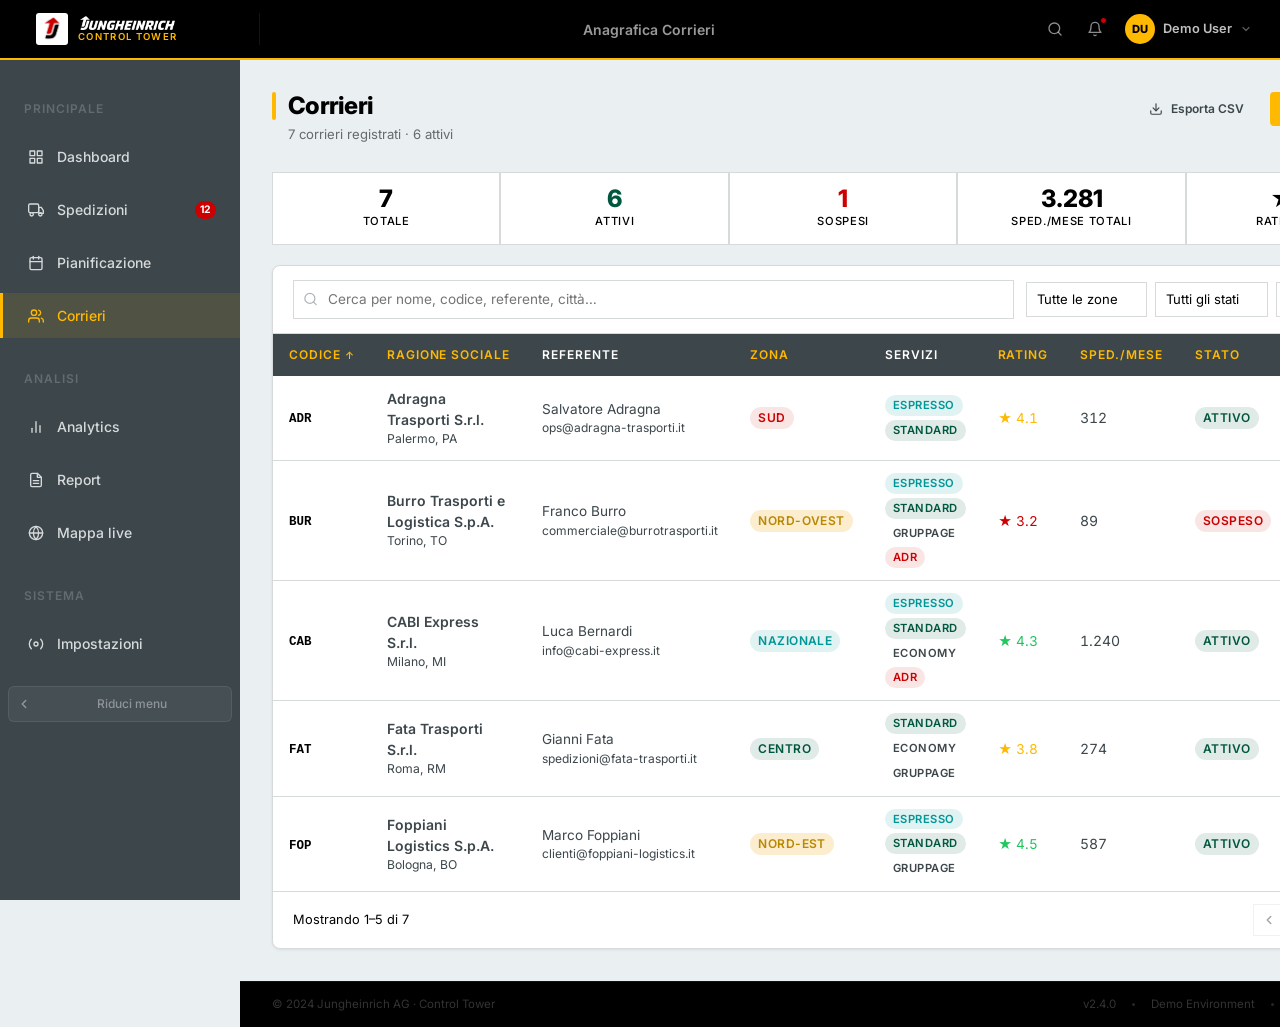
==== corrieri.html @ 38138e0b "feat: anagrafica corrieri CRU + loghi reali - Aggiunta pagina corrieri.html con tabella paginata (5/" ====
<!DOCTYPE html>
<html lang="it">
<head>
  <meta charset="UTF-8" />
  <meta name="viewport" content="width=device-width, initial-scale=1.0" />
  <title>Corrieri — JH Control Tower</title>
  <link rel="preconnect" href="https://fonts.googleapis.com" />
  <link rel="preconnect" href="https://fonts.gstatic.com" crossorigin />
  <link href="https://fonts.googleapis.com/css2?family=Inter:wght@400;500;600;700;800&display=swap" rel="stylesheet" />
  <link rel="stylesheet" href="jungheinrich.css" />
  <link rel="stylesheet" href="app.css" />
</head>
<body class="app-body-wrap">

  <!-- ════════════════════════════════════
       HEADER
  ═════════════════════════════════════ -->
  <header class="app-header">
    <button class="app-header__hamburger" id="hamburgerBtn" aria-label="Apri menu">
      <span></span><span></span><span></span>
    </button>
    <a href="index.html" class="app-header__logo">
      <img src="logos/images.webp" alt="Jungheinrich" class="app-header__logo-icon">
      <span class="app-header__logo-text">
        <img src="logos/Jungheinrich-Logo.svg.png" alt="Jungheinrich" class="app-header__logo-wordmark">
        <span class="app-header__logo-product">Control Tower</span>
      </span>
    </a>
    <div class="app-header__center">
      <span class="app-header__page-title">Anagrafica Corrieri</span>
    </div>
    <div class="app-header__actions">
      <button class="app-header__icon-btn" aria-label="Cerca">
        <svg width="16" height="16" viewBox="0 0 24 24" fill="none" stroke="currentColor" stroke-width="2" stroke-linecap="round" stroke-linejoin="round"><circle cx="11" cy="11" r="8"/><path d="m21 21-4.35-4.35"/></svg>
      </button>
      <button class="app-header__icon-btn" aria-label="Notifiche">
        <svg width="16" height="16" viewBox="0 0 24 24" fill="none" stroke="currentColor" stroke-width="2" stroke-linecap="round" stroke-linejoin="round"><path d="M18 8A6 6 0 0 0 6 8c0 7-3 9-3 9h18s-3-2-3-9"/><path d="M13.73 21a2 2 0 0 1-3.46 0"/></svg>
        <span class="app-header__notif-dot" aria-hidden="true"></span>
      </button>
      <div style="position:relative;">
        <button class="app-header__avatar-btn" id="avatarBtn" aria-haspopup="true" aria-expanded="false">
          <span class="app-header__avatar" aria-hidden="true">DU</span>
          <span class="app-header__avatar-name">Demo User</span>
          <svg class="app-header__avatar-chevron" width="12" height="12" viewBox="0 0 24 24" fill="none" stroke="currentColor" stroke-width="2.5" stroke-linecap="round" stroke-linejoin="round"><polyline points="6 9 12 15 18 9"/></svg>
        </button>
        <div class="app-header__dropdown" id="avatarDropdown" role="menu">
          <div class="app-header__dropdown-header">
            <span class="app-header__dropdown-name">Demo User</span>
            <span class="app-header__dropdown-email">demo.user@jungheinrich.com</span>
          </div>
          <a href="#" class="app-header__dropdown-item" role="menuitem">
            <svg width="14" height="14" viewBox="0 0 24 24" fill="none" stroke="currentColor" stroke-width="2" stroke-linecap="round" stroke-linejoin="round"><path d="M20 21v-2a4 4 0 0 0-4-4H8a4 4 0 0 0-4 4v2"/><circle cx="12" cy="7" r="4"/></svg>
            Profilo
          </a>
          <a href="#" class="app-header__dropdown-item" role="menuitem">
            <svg width="14" height="14" viewBox="0 0 24 24" fill="none" stroke="currentColor" stroke-width="2" stroke-linecap="round" stroke-linejoin="round"><circle cx="12" cy="12" r="3"/><path d="M19.07 4.93a10 10 0 0 1 0 14.14M4.93 4.93a10 10 0 0 0 0 14.14"/></svg>
            Impostazioni
          </a>
          <a href="login.html" class="app-header__dropdown-item app-header__dropdown-item--danger" role="menuitem">
            <svg width="14" height="14" viewBox="0 0 24 24" fill="none" stroke="currentColor" stroke-width="2" stroke-linecap="round" stroke-linejoin="round"><path d="M9 21H5a2 2 0 0 1-2-2V5a2 2 0 0 1 2-2h4"/><polyline points="16 17 21 12 16 7"/><line x1="21" y1="12" x2="9" y2="12"/></svg>
            Esci
          </a>
        </div>
      </div>
    </div>
  </header>

  <div class="sidebar-overlay" id="sidebarOverlay"></div>

  <div class="app-layout">

    <!-- ════════════════════════════════════
         SIDEBAR
    ═════════════════════════════════════ -->
    <aside class="sidebar app-sidebar" id="sidebar" aria-label="Menu di navigazione">

      <span class="sidebar__section-title">Principale</span>

      <a href="dashboard.html" class="sidebar__item">
        <span class="sidebar__item-icon" aria-hidden="true">
          <svg width="16" height="16" viewBox="0 0 24 24" fill="none" stroke="currentColor" stroke-width="2" stroke-linecap="round" stroke-linejoin="round"><rect x="3" y="3" width="7" height="7"/><rect x="14" y="3" width="7" height="7"/><rect x="14" y="14" width="7" height="7"/><rect x="3" y="14" width="7" height="7"/></svg>
        </span>
        <span class="sidebar__item-label">Dashboard</span>
      </a>

      <a href="#" class="sidebar__item">
        <span class="sidebar__item-icon" aria-hidden="true">
          <svg width="16" height="16" viewBox="0 0 24 24" fill="none" stroke="currentColor" stroke-width="2" stroke-linecap="round" stroke-linejoin="round"><rect x="1" y="3" width="15" height="13" rx="2"/><path d="M16 8h4l3 5v4h-7V8z"/><circle cx="5.5" cy="18.5" r="2.5"/><circle cx="18.5" cy="18.5" r="2.5"/></svg>
        </span>
        <span class="sidebar__item-label">Spedizioni</span>
        <span class="sidebar__item-badge">12</span>
      </a>

      <a href="#" class="sidebar__item">
        <span class="sidebar__item-icon" aria-hidden="true">
          <svg width="16" height="16" viewBox="0 0 24 24" fill="none" stroke="currentColor" stroke-width="2" stroke-linecap="round" stroke-linejoin="round"><rect x="3" y="4" width="18" height="18" rx="2" ry="2"/><line x1="16" y1="2" x2="16" y2="6"/><line x1="8" y1="2" x2="8" y2="6"/><line x1="3" y1="10" x2="21" y2="10"/></svg>
        </span>
        <span class="sidebar__item-label">Pianificazione</span>
      </a>

      <a href="corrieri.html" class="sidebar__item sidebar__item--active" aria-current="page">
        <span class="sidebar__item-icon" aria-hidden="true">
          <svg width="16" height="16" viewBox="0 0 24 24" fill="none" stroke="currentColor" stroke-width="2" stroke-linecap="round" stroke-linejoin="round"><path d="M17 21v-2a4 4 0 0 0-4-4H5a4 4 0 0 0-4 4v2"/><circle cx="9" cy="7" r="4"/><path d="M23 21v-2a4 4 0 0 0-3-3.87"/><path d="M16 3.13a4 4 0 0 1 0 7.75"/></svg>
        </span>
        <span class="sidebar__item-label">Corrieri</span>
      </a>

      <span class="sidebar__section-title" style="margin-top:8px;">Analisi</span>

      <a href="#" class="sidebar__item">
        <span class="sidebar__item-icon" aria-hidden="true">
          <svg width="16" height="16" viewBox="0 0 24 24" fill="none" stroke="currentColor" stroke-width="2" stroke-linecap="round" stroke-linejoin="round"><line x1="18" y1="20" x2="18" y2="10"/><line x1="12" y1="20" x2="12" y2="4"/><line x1="6" y1="20" x2="6" y2="14"/></svg>
        </span>
        <span class="sidebar__item-label">Analytics</span>
      </a>

      <a href="#" class="sidebar__item">
        <span class="sidebar__item-icon" aria-hidden="true">
          <svg width="16" height="16" viewBox="0 0 24 24" fill="none" stroke="currentColor" stroke-width="2" stroke-linecap="round" stroke-linejoin="round"><path d="M14 2H6a2 2 0 0 0-2 2v16a2 2 0 0 0 2 2h12a2 2 0 0 0 2-2V8z"/><polyline points="14 2 14 8 20 8"/><line x1="16" y1="13" x2="8" y2="13"/><line x1="16" y1="17" x2="8" y2="17"/></svg>
        </span>
        <span class="sidebar__item-label">Report</span>
      </a>

      <a href="#" class="sidebar__item">
        <span class="sidebar__item-icon" aria-hidden="true">
          <svg width="16" height="16" viewBox="0 0 24 24" fill="none" stroke="currentColor" stroke-width="2" stroke-linecap="round" stroke-linejoin="round"><circle cx="12" cy="12" r="10"/><line x1="2" y1="12" x2="22" y2="12"/><path d="M12 2a15.3 15.3 0 0 1 4 10 15.3 15.3 0 0 1-4 10 15.3 15.3 0 0 1-4-10 15.3 15.3 0 0 1 4-10z"/></svg>
        </span>
        <span class="sidebar__item-label">Mappa live</span>
      </a>

      <span class="sidebar__section-title" style="margin-top:8px;">Sistema</span>

      <a href="#" class="sidebar__item">
        <span class="sidebar__item-icon" aria-hidden="true">
          <svg width="16" height="16" viewBox="0 0 24 24" fill="none" stroke="currentColor" stroke-width="2" stroke-linecap="round" stroke-linejoin="round"><circle cx="12" cy="12" r="3"/><path d="M19.07 4.93a10 10 0 0 1 0 14.14M4.93 4.93a10 10 0 0 0 0 14.14"/></svg>
        </span>
        <span class="sidebar__item-label">Impostazioni</span>
      </a>

      <button class="app-sidebar__toggle" id="sidebarToggle" aria-label="Riduci menu">
        <svg class="app-sidebar__toggle-icon" width="14" height="14" viewBox="0 0 24 24" fill="none" stroke="currentColor" stroke-width="2.5" stroke-linecap="round" stroke-linejoin="round"><polyline points="15 18 9 12 15 6"/></svg>
        <span class="sidebar__item-label" style="font-size:0.75rem;">Riduci menu</span>
      </button>
    </aside>

    <!-- ════════════════════════════════════
         MAIN CONTENT
    ═════════════════════════════════════ -->
    <main class="app-main" id="appMain">
      <div class="app-content">

        <!-- Page header -->
        <div class="dash-page-header">
          <div>
            <h1 class="dash-page-title">Corrieri</h1>
            <p class="dash-page-subtitle" id="pageSubtitle">Caricamento in corso…</p>
          </div>
          <div class="dash-page-actions">
            <button class="btn btn--ghost btn--sm" id="exportBtn">
              <svg width="14" height="14" viewBox="0 0 24 24" fill="none" stroke="currentColor" stroke-width="2" stroke-linecap="round" stroke-linejoin="round"><path d="M21 15v4a2 2 0 0 1-2 2H5a2 2 0 0 1-2-2v-4"/><polyline points="7 10 12 15 17 10"/><line x1="12" y1="15" x2="12" y2="3"/></svg>
              Esporta CSV
            </button>
            <button class="btn btn--primary btn--sm" id="newCorriereBtn">
              <svg width="14" height="14" viewBox="0 0 24 24" fill="none" stroke="currentColor" stroke-width="2.5" stroke-linecap="round" stroke-linejoin="round"><line x1="12" y1="5" x2="12" y2="19"/><line x1="5" y1="12" x2="19" y2="12"/></svg>
              Nuovo corriere
            </button>
          </div>
        </div>

        <!-- KPI strip -->
        <div class="corrieri-kpi-strip" id="kpiStrip">
          <div class="corrieri-kpi">
            <span class="corrieri-kpi__value" id="kpiTotale">—</span>
            <span class="corrieri-kpi__label">Totale</span>
          </div>
          <div class="corrieri-kpi">
            <span class="corrieri-kpi__value corrieri-kpi__value--green" id="kpiAttivi">—</span>
            <span class="corrieri-kpi__label">Attivi</span>
          </div>
          <div class="corrieri-kpi">
            <span class="corrieri-kpi__value corrieri-kpi__value--red" id="kpiSospesi">—</span>
            <span class="corrieri-kpi__label">Sospesi</span>
          </div>
          <div class="corrieri-kpi">
            <span class="corrieri-kpi__value" id="kpiSpedMese">—</span>
            <span class="corrieri-kpi__label">Sped./mese totali</span>
          </div>
          <div class="corrieri-kpi">
            <span class="corrieri-kpi__value" id="kpiRatingMedio">—</span>
            <span class="corrieri-kpi__label">Rating medio</span>
          </div>
        </div>

        <!-- Table card -->
        <div class="card" style="padding:0;overflow:hidden;">

          <!-- Toolbar -->
          <div class="corrieri-toolbar">
            <div class="corrieri-search-wrap">
              <svg class="corrieri-search__icon" width="15" height="15" viewBox="0 0 24 24" fill="none" stroke="currentColor" stroke-width="2" stroke-linecap="round" stroke-linejoin="round"><circle cx="11" cy="11" r="8"/><path d="m21 21-4.35-4.35"/></svg>
              <input type="search" class="corrieri-search" id="searchInput"
                     placeholder="Cerca per nome, codice, referente, città…"
                     aria-label="Cerca corriere">
            </div>
            <div class="corrieri-filters">
              <select class="corrieri-select" id="filterZona" aria-label="Filtra per zona">
                <option value="">Tutte le zone</option>
                <option value="Nord-Ovest">Nord-Ovest</option>
                <option value="Nord-Est">Nord-Est</option>
                <option value="Centro">Centro</option>
                <option value="Sud">Sud</option>
                <option value="Isole">Isole</option>
                <option value="Nazionale">Nazionale</option>
              </select>
              <select class="corrieri-select" id="filterStato" aria-label="Filtra per stato">
                <option value="">Tutti gli stati</option>
                <option value="attivo">Attivo</option>
                <option value="sospeso">Sospeso</option>
              </select>
              <select class="corrieri-select" id="filterServizio" aria-label="Filtra per servizio">
                <option value="">Tutti i servizi</option>
                <option value="Espresso">Espresso</option>
                <option value="Standard">Standard</option>
                <option value="Economy">Economy</option>
                <option value="Gruppage">Gruppage</option>
                <option value="ADR">ADR</option>
              </select>
              <button class="btn btn--ghost btn--sm" id="resetFiltersBtn" style="display:none;">
                <svg width="12" height="12" viewBox="0 0 24 24" fill="none" stroke="currentColor" stroke-width="2.5" stroke-linecap="round" stroke-linejoin="round"><line x1="18" y1="6" x2="6" y2="18"/><line x1="6" y1="6" x2="18" y2="18"/></svg>
                Reset filtri
              </button>
            </div>
          </div>

          <!-- Table -->
          <div class="table-wrapper" style="border-radius:0;border:none;border-top:1px solid var(--jh-light-grey);">
            <table class="table" id="corrieriTable" aria-label="Elenco corrieri">
              <thead>
                <tr>
                  <th scope="col" class="th-sortable" data-col="codice">
                    Codice <span class="sort-icon" aria-hidden="true"></span>
                  </th>
                  <th scope="col" class="th-sortable" data-col="ragione_sociale">
                    Ragione Sociale <span class="sort-icon" aria-hidden="true"></span>
                  </th>
                  <th scope="col">Referente</th>
                  <th scope="col" class="th-sortable" data-col="zona">
                    Zona <span class="sort-icon" aria-hidden="true"></span>
                  </th>
                  <th scope="col">Servizi</th>
                  <th scope="col" class="th-sortable" data-col="rating">
                    Rating <span class="sort-icon" aria-hidden="true"></span>
                  </th>
                  <th scope="col" class="th-sortable" data-col="spedizioni_mese">
                    Sped./mese <span class="sort-icon" aria-hidden="true"></span>
                  </th>
                  <th scope="col" class="th-sortable" data-col="stato">
                    Stato <span class="sort-icon" aria-hidden="true"></span>
                  </th>
                  <th scope="col" style="text-align:right;">Azioni</th>
                </tr>
              </thead>
              <tbody id="tableBody">
                <!-- populated by JS -->
              </tbody>
            </table>
          </div>

          <!-- Empty state -->
          <div class="corrieri-empty" id="emptyState" style="display:none;">
            <svg width="48" height="48" viewBox="0 0 24 24" fill="none" stroke="currentColor" stroke-width="1.5" stroke-linecap="round" stroke-linejoin="round" style="color:var(--jh-dark-grey-40);margin-bottom:12px;"><circle cx="11" cy="11" r="8"/><path d="m21 21-4.35-4.35"/></svg>
            <p style="font-weight:600;margin:0 0 4px;">Nessun corriere trovato</p>
            <p style="color:var(--jh-dark-grey-60);font-size:0.85rem;margin:0 0 16px;">Prova a modificare i filtri o la ricerca.</p>
            <button class="btn btn--ghost btn--sm" id="resetFromEmpty">Reset filtri</button>
          </div>

          <!-- Loading state -->
          <div class="corrieri-loading" id="loadingState">
            <svg class="spin" width="24" height="24" viewBox="0 0 24 24" fill="none" stroke="currentColor" stroke-width="2.5" aria-hidden="true"><path d="M12 2v4M12 18v4M4.93 4.93l2.83 2.83M16.24 16.24l2.83 2.83M2 12h4M18 12h4M4.93 19.07l2.83-2.83M16.24 7.76l2.83-2.83"/></svg>
            <span>Caricamento corrieri…</span>
          </div>

          <!-- Pagination -->
          <div class="corrieri-pagination" id="pagination" style="display:none;">
            <span class="corrieri-pagination__info" id="paginationInfo"></span>
            <div class="corrieri-pagination__controls">
              <button class="corrieri-pagination__btn" id="prevPageBtn" aria-label="Pagina precedente" disabled>
                <svg width="14" height="14" viewBox="0 0 24 24" fill="none" stroke="currentColor" stroke-width="2.5" stroke-linecap="round" stroke-linejoin="round"><polyline points="15 18 9 12 15 6"/></svg>
              </button>
              <div class="corrieri-pagination__pages" id="paginationPages"></div>
              <button class="corrieri-pagination__btn" id="nextPageBtn" aria-label="Pagina successiva">
                <svg width="14" height="14" viewBox="0 0 24 24" fill="none" stroke="currentColor" stroke-width="2.5" stroke-linecap="round" stroke-linejoin="round"><polyline points="9 18 15 12 9 6"/></svg>
              </button>
            </div>
          </div>

        </div><!-- /card -->

      </div><!-- /app-content -->

      <footer class="app-footer">
        <span class="app-footer__left">© 2024 Jungheinrich AG · Control Tower</span>
        <div class="app-footer__right">
          <span>v2.4.0</span>
          <span class="app-footer__dot"></span>
          <span>Demo Environment</span>
          <span class="app-footer__dot"></span>
          <a href="#">Supporto</a>
          <span class="app-footer__dot"></span>
          <a href="#">Privacy</a>
        </div>
      </footer>
    </main>
  </div>

  <!-- ════════════════════════════════════
       MODAL ADD / EDIT
  ═════════════════════════════════════ -->
  <div class="modal" id="corriereModal" role="dialog" aria-modal="true" aria-labelledby="modalTitle">
    <div class="modal__backdrop" id="modalBackdrop"></div>
    <div class="modal__box">

      <div class="modal__header">
        <h2 class="modal__title" id="modalTitle">Nuovo corriere</h2>
        <button class="modal__close" id="modalClose" aria-label="Chiudi">
          <svg width="18" height="18" viewBox="0 0 24 24" fill="none" stroke="currentColor" stroke-width="2.5" stroke-linecap="round" stroke-linejoin="round"><line x1="18" y1="6" x2="6" y2="18"/><line x1="6" y1="6" x2="18" y2="18"/></svg>
        </button>
      </div>

      <form id="corriereForm" novalidate>
        <input type="hidden" id="fId">

        <div class="modal__body">

          <!-- Sezione: Dati aziendali -->
          <div class="modal__section-title">Dati aziendali</div>
          <div class="modal__grid">
            <div class="form-group">
              <label class="form-label" for="fNome">Nome breve <span class="required">*</span></label>
              <input type="text" class="form-input" id="fNome" placeholder="Es. Adragna" required>
              <span class="field-error" id="errNome"></span>
            </div>
            <div class="form-group">
              <label class="form-label" for="fCodice">Codice <span class="required">*</span></label>
              <input type="text" class="form-input" id="fCodice" placeholder="Es. ADR" maxlength="5" required>
              <span class="field-error" id="errCodice"></span>
            </div>
            <div class="form-group modal__grid--span2">
              <label class="form-label" for="fRagioneSociale">Ragione sociale <span class="required">*</span></label>
              <input type="text" class="form-input" id="fRagioneSociale" placeholder="Es. Adragna Trasporti S.r.l." required>
              <span class="field-error" id="errRagioneSociale"></span>
            </div>
            <div class="form-group">
              <label class="form-label" for="fPartitaIva">Partita IVA</label>
              <input type="text" class="form-input" id="fPartitaIva" placeholder="12345678901" maxlength="11">
            </div>
            <div class="form-group">
              <label class="form-label" for="fPec">PEC</label>
              <input type="email" class="form-input" id="fPec" placeholder="corriere@pec.it">
            </div>
          </div>

          <!-- Sezione: Contatti -->
          <div class="modal__section-title">Contatti</div>
          <div class="modal__grid">
            <div class="form-group modal__grid--span2">
              <label class="form-label" for="fReferente">Referente <span class="required">*</span></label>
              <input type="text" class="form-input" id="fReferente" placeholder="Nome e Cognome" required>
              <span class="field-error" id="errReferente"></span>
            </div>
            <div class="form-group">
              <label class="form-label" for="fEmail">Email <span class="required">*</span></label>
              <input type="email" class="form-input" id="fEmail" placeholder="info@corriere.it" required>
              <span class="field-error" id="errEmail"></span>
            </div>
            <div class="form-group">
              <label class="form-label" for="fTelefono">Telefono</label>
              <input type="tel" class="form-input" id="fTelefono" placeholder="+39 02 1234 5678">
            </div>
          </div>

          <!-- Sezione: Sede -->
          <div class="modal__section-title">Sede</div>
          <div class="modal__grid">
            <div class="form-group modal__grid--span2">
              <label class="form-label" for="fIndirizzo">Indirizzo</label>
              <input type="text" class="form-input" id="fIndirizzo" placeholder="Via Roma, 1">
            </div>
            <div class="form-group">
              <label class="form-label" for="fCitta">Città</label>
              <input type="text" class="form-input" id="fCitta" placeholder="Milano">
            </div>
            <div class="form-group" style="display:grid;grid-template-columns:1fr 1fr;gap:12px;">
              <div>
                <label class="form-label" for="fProvincia">Prov.</label>
                <input type="text" class="form-input" id="fProvincia" placeholder="MI" maxlength="2" style="text-transform:uppercase;">
              </div>
              <div>
                <label class="form-label" for="fCap">CAP</label>
                <input type="text" class="form-input" id="fCap" placeholder="20100" maxlength="5">
              </div>
            </div>
          </div>

          <!-- Sezione: Contratto -->
          <div class="modal__section-title">Contratto &amp; Servizi</div>
          <div class="modal__grid">
            <div class="form-group">
              <label class="form-label" for="fZona">Zona <span class="required">*</span></label>
              <select class="form-input" id="fZona" required>
                <option value="">Seleziona zona…</option>
                <option value="Nord-Ovest">Nord-Ovest</option>
                <option value="Nord-Est">Nord-Est</option>
                <option value="Centro">Centro</option>
                <option value="Sud">Sud</option>
                <option value="Isole">Isole</option>
                <option value="Nazionale">Nazionale</option>
              </select>
              <span class="field-error" id="errZona"></span>
            </div>
            <div class="form-group">
              <label class="form-label" for="fStato">Stato <span class="required">*</span></label>
              <select class="form-input" id="fStato" required>
                <option value="attivo">Attivo</option>
                <option value="sospeso">Sospeso</option>
              </select>
            </div>
            <div class="form-group">
              <label class="form-label" for="fDataContratto">Data contratto</label>
              <input type="date" class="form-input" id="fDataContratto">
            </div>
            <div class="form-group">
              <label class="form-label" for="fScadenzaContratto">Scadenza contratto</label>
              <input type="date" class="form-input" id="fScadenzaContratto">
            </div>
            <div class="form-group modal__grid--span2">
              <label class="form-label">Servizi offerti</label>
              <div class="modal__checkboxes">
                <label class="form-check"><input type="checkbox" name="servizi" value="Espresso"> Espresso</label>
                <label class="form-check"><input type="checkbox" name="servizi" value="Standard"> Standard</label>
                <label class="form-check"><input type="checkbox" name="servizi" value="Economy"> Economy</label>
                <label class="form-check"><input type="checkbox" name="servizi" value="Gruppage"> Gruppage</label>
                <label class="form-check"><input type="checkbox" name="servizi" value="ADR"> ADR</label>
              </div>
            </div>
            <div class="form-group modal__grid--span2">
              <label class="form-label" for="fNote">Note</label>
              <textarea class="form-input" id="fNote" rows="3" placeholder="Note interne sul corriere…" style="resize:vertical;"></textarea>
            </div>
          </div>

        </div><!-- /modal__body -->

        <div class="modal__footer">
          <button type="button" class="btn btn--ghost" id="modalCancel">Annulla</button>
          <button type="submit" class="btn btn--primary" id="modalSave">
            <svg class="spin" id="modalSaveSpinner" width="14" height="14" viewBox="0 0 24 24" fill="none" stroke="currentColor" stroke-width="2.5" style="display:none;" aria-hidden="true"><path d="M12 2v4M12 18v4M4.93 4.93l2.83 2.83M16.24 16.24l2.83 2.83M2 12h4M18 12h4M4.93 19.07l2.83-2.83M16.24 7.76l2.83-2.83"/></svg>
            Salva corriere
          </button>
        </div>
      </form>
    </div>
  </div><!-- /modal -->

  <!-- ════════════════════════════════════
       JAVASCRIPT
  ═════════════════════════════════════ -->
  <script>
  (() => {
    'use strict';

    // ─── Constants ───────────────────────────────────────────────
    const STORAGE_KEY = 'jh_corrieri_v1';
    const PAGE_SIZE   = 5;

    // ─── State ────────────────────────────────────────────────────
    let allData      = [];   // full dataset (from JSON / localStorage)
    let filtered     = [];   // after search + filters
    let currentPage  = 1;
    let sortCol      = 'codice';
    let sortDir      = 'asc';

    // ─── DOM refs ─────────────────────────────────────────────────
    const tableBody       = document.getElementById('tableBody');
    const emptyState      = document.getElementById('emptyState');
    const loadingState    = document.getElementById('loadingState');
    const pagination      = document.getElementById('pagination');
    const paginationInfo  = document.getElementById('paginationInfo');
    const paginationPages = document.getElementById('paginationPages');
    const prevPageBtn     = document.getElementById('prevPageBtn');
    const nextPageBtn     = document.getElementById('nextPageBtn');
    const searchInput     = document.getElementById('searchInput');
    const filterZona      = document.getElementById('filterZona');
    const filterStato     = document.getElementById('filterStato');
    const filterServizio  = document.getElementById('filterServizio');
    const resetFiltersBtn = document.getElementById('resetFiltersBtn');
    const resetFromEmpty  = document.getElementById('resetFromEmpty');
    const newCorriereBtn  = document.getElementById('newCorriereBtn');
    const exportBtn       = document.getElementById('exportBtn');
    const pageSubtitle    = document.getElementById('pageSubtitle');

    // Modal refs
    const modal          = document.getElementById('corriereModal');
    const modalBackdrop  = document.getElementById('modalBackdrop');
    const modalClose     = document.getElementById('modalClose');
    const modalCancel    = document.getElementById('modalCancel');
    const modalTitle     = document.getElementById('modalTitle');
    const corriereForm   = document.getElementById('corriereForm');
    const modalSave      = document.getElementById('modalSave');
    const modalSaveSpinner = document.getElementById('modalSaveSpinner');

    // ─── Load data ────────────────────────────────────────────────
    async function loadData() {
      // Try localStorage first
      const stored = localStorage.getItem(STORAGE_KEY);
      if (stored) {
        try {
          allData = JSON.parse(stored);
          init();
          return;
        } catch (_) {}
      }
      // Fetch JSON
      try {
        const res  = await fetch('data/corrieri.json');
        const json = await res.json();
        allData = json.corrieri;
        persistData();
        init();
      } catch (err) {
        loadingState.innerHTML = '<span style="color:var(--jh-red);">Errore nel caricamento dei dati.</span>';
      }
    }

    function persistData() {
      localStorage.setItem(STORAGE_KEY, JSON.stringify(allData));
    }

    function init() {
      loadingState.style.display = 'none';
      updateKPIs();
      applyFilters();
    }

    // ─── KPI strip ────────────────────────────────────────────────
    function updateKPIs() {
      const total     = allData.length;
      const attivi    = allData.filter(c => c.stato === 'attivo').length;
      const sospesi   = allData.filter(c => c.stato === 'sospeso').length;
      const sped      = allData.reduce((s, c) => s + c.spedizioni_mese, 0);
      const ratingAvg = (allData.reduce((s, c) => s + c.rating, 0) / total).toFixed(1);

      document.getElementById('kpiTotale').textContent   = total;
      document.getElementById('kpiAttivi').textContent   = attivi;
      document.getElementById('kpiSospesi').textContent  = sospesi;
      document.getElementById('kpiSpedMese').textContent = sped.toLocaleString('it-IT');
      document.getElementById('kpiRatingMedio').textContent = '★ ' + ratingAvg;

      pageSubtitle.textContent = `${total} corrieri registrati · ${attivi} attivi`;
    }

    // ─── Filters & search ─────────────────────────────────────────
    function applyFilters() {
      const q        = searchInput.value.trim().toLowerCase();
      const zona     = filterZona.value;
      const stato    = filterStato.value;
      const servizio = filterServizio.value;

      filtered = allData.filter(c => {
        const matchQ = !q ||
          c.nome.toLowerCase().includes(q) ||
          c.ragione_sociale.toLowerCase().includes(q) ||
          c.codice.toLowerCase().includes(q) ||
          c.referente.toLowerCase().includes(q) ||
          c.citta.toLowerCase().includes(q);
        const matchZona     = !zona     || c.zona === zona;
        const matchStato    = !stato    || c.stato === stato;
        const matchServizio = !servizio || c.servizi.includes(servizio);
        return matchQ && matchZona && matchStato && matchServizio;
      });

      // Show/hide reset button
      const hasFilter = q || zona || stato || servizio;
      resetFiltersBtn.style.display = hasFilter ? 'flex' : 'none';

      sortData();
      currentPage = 1;
      renderTable();
    }

    // ─── Sort ──────────────────────────────────────────────────────
    function sortData() {
      filtered.sort((a, b) => {
        let va = a[sortCol], vb = b[sortCol];
        if (typeof va === 'string') va = va.toLowerCase();
        if (typeof vb === 'string') vb = vb.toLowerCase();
        if (va < vb) return sortDir === 'asc' ? -1 : 1;
        if (va > vb) return sortDir === 'asc' ?  1 : -1;
        return 0;
      });
    }

    function handleSort(col) {
      if (sortCol === col) {
        sortDir = sortDir === 'asc' ? 'desc' : 'asc';
      } else {
        sortCol = col;
        sortDir = 'asc';
      }
      sortData();
      renderTable();
      updateSortIcons();
    }

    function updateSortIcons() {
      document.querySelectorAll('.th-sortable').forEach(th => {
        const col  = th.dataset.col;
        const icon = th.querySelector('.sort-icon');
        th.setAttribute('aria-sort', 'none');
        icon.textContent = '';
        icon.className = 'sort-icon';
        if (col === sortCol) {
          icon.textContent = sortDir === 'asc' ? ' ↑' : ' ↓';
          icon.className = 'sort-icon sort-icon--active';
          th.setAttribute('aria-sort', sortDir === 'asc' ? 'ascending' : 'descending');
        }
      });
    }

    // ─── Render table ─────────────────────────────────────────────
    function renderTable() {
      const total    = filtered.length;
      const pages    = Math.ceil(total / PAGE_SIZE);
      const start    = (currentPage - 1) * PAGE_SIZE;
      const end      = Math.min(start + PAGE_SIZE, total);
      const pageData = filtered.slice(start, end);

      tableBody.innerHTML = '';

      if (total === 0) {
        emptyState.style.display  = 'flex';
        pagination.style.display  = 'none';
        return;
      }

      emptyState.style.display = 'none';

      pageData.forEach(c => {
        const tr = document.createElement('tr');
        tr.innerHTML = `
          <td><span class="ship-id" style="font-size:0.78rem;">${esc(c.codice)}</span></td>
          <td>
            <div style="font-weight:600;font-size:0.875rem;">${esc(c.ragione_sociale)}</div>
            <div style="font-size:0.76rem;color:var(--jh-dark-grey-60);">${esc(c.citta)}, ${esc(c.provincia)}</div>
          </td>
          <td>
            <div style="font-size:0.85rem;">${esc(c.referente)}</div>
            <div style="font-size:0.75rem;color:var(--jh-dark-grey-60);">${esc(c.email)}</div>
          </td>
          <td><span class="badge ${zonaBadgeClass(c.zona)}">${esc(c.zona)}</span></td>
          <td><div class="servizi-badges">${renderServiziBadges(c.servizi)}</div></td>
          <td>${renderStars(c.rating)}</td>
          <td style="font-variant-numeric:tabular-nums;font-size:0.875rem;">${c.spedizioni_mese.toLocaleString('it-IT')}</td>
          <td>${renderStatoBadge(c.stato)}</td>
          <td style="text-align:right;">
            <button class="btn btn--ghost btn--sm btn-edit" data-id="${esc(c.id)}" title="Modifica corriere">
              <svg width="13" height="13" viewBox="0 0 24 24" fill="none" stroke="currentColor" stroke-width="2" stroke-linecap="round" stroke-linejoin="round"><path d="M11 4H4a2 2 0 0 0-2 2v14a2 2 0 0 0 2 2h14a2 2 0 0 0 2-2v-7"/><path d="M18.5 2.5a2.121 2.121 0 0 1 3 3L12 15l-4 1 1-4 9.5-9.5z"/></svg>
              Modifica
            </button>
          </td>
        `;
        tableBody.appendChild(tr);
      });

      // Bind edit buttons
      tableBody.querySelectorAll('.btn-edit').forEach(btn => {
        btn.addEventListener('click', () => openModal('edit', btn.dataset.id));
      });

      renderPagination(total, pages);
      updateSortIcons();
    }

    // ─── Pagination ───────────────────────────────────────────────
    function renderPagination(total, pages) {
      const start = (currentPage - 1) * PAGE_SIZE + 1;
      const end   = Math.min(currentPage * PAGE_SIZE, total);

      pagination.style.display = total > 0 ? 'flex' : 'none';
      paginationInfo.textContent = `Mostrando ${start}–${end} di ${total}`;

      prevPageBtn.disabled = currentPage <= 1;
      nextPageBtn.disabled = currentPage >= pages;

      paginationPages.innerHTML = '';
      for (let i = 1; i <= pages; i++) {
        const btn = document.createElement('button');
        btn.className = 'corrieri-pagination__page' + (i === currentPage ? ' corrieri-pagination__page--active' : '');
        btn.textContent = i;
        btn.addEventListener('click', () => { currentPage = i; renderTable(); });
        paginationPages.appendChild(btn);
      }
    }

    // ─── Helpers ──────────────────────────────────────────────────
    function esc(str) {
      if (str == null) return '';
      return String(str)
        .replace(/&/g, '&amp;')
        .replace(/</g, '&lt;')
        .replace(/>/g, '&gt;')
        .replace(/"/g, '&quot;');
    }

    function zonaBadgeClass(zona) {
      const map = {
        'Nazionale': 'badge--blue',
        'Nord-Ovest': 'badge--yellow',
        'Nord-Est':   'badge--yellow',
        'Centro':     'badge--green',
        'Sud':        'badge--red',
        'Isole':      'badge--red',
      };
      return map[zona] || 'badge--yellow';
    }

    function renderServiziBadges(servizi) {
      const colors = { Espresso: 'badge--blue', Standard: 'badge--green', Economy: '', Gruppage: '', ADR: 'badge--red' };
      return servizi.map(s => `<span class="badge ${colors[s] || ''}" style="font-size:0.7rem;">${esc(s)}</span>`).join('');
    }

    function renderStars(rating) {
      const full  = Math.floor(rating);
      const half  = rating - full >= 0.5 ? 1 : 0;
      const color = rating >= 4.3 ? '#22c55e' : rating >= 3.5 ? '#FFB900' : '#CC0000';
      return `<span style="color:${color};font-size:0.85rem;font-variant-numeric:tabular-nums;">★ ${rating.toFixed(1)}</span>`;
    }

    function renderStatoBadge(stato) {
      return stato === 'attivo'
        ? '<span class="badge badge--green">Attivo</span>'
        : '<span class="badge badge--red">Sospeso</span>';
    }

    // ─── Reset filters ────────────────────────────────────────────
    function resetFilters() {
      searchInput.value  = '';
      filterZona.value   = '';
      filterStato.value  = '';
      filterServizio.value = '';
      resetFiltersBtn.style.display = 'none';
      applyFilters();
    }

    // ─── Modal ────────────────────────────────────────────────────
    function openModal(mode, id = null) {
      corriereForm.reset();
      clearFormErrors();

      if (mode === 'edit' && id) {
        const c = allData.find(x => x.id === id);
        if (!c) return;
        modalTitle.textContent       = 'Modifica corriere';
        modalSave.innerHTML          = `<svg class="spin" id="modalSaveSpinner" width="14" height="14" viewBox="0 0 24 24" fill="none" stroke="currentColor" stroke-width="2.5" style="display:none;" aria-hidden="true"><path d="M12 2v4M12 18v4M4.93 4.93l2.83 2.83M16.24 16.24l2.83 2.83M2 12h4M18 12h4M4.93 19.07l2.83-2.83M16.24 7.76l2.83-2.83"/></svg> Salva modifiche`;
        document.getElementById('fId').value              = c.id;
        document.getElementById('fNome').value            = c.nome;
        document.getElementById('fCodice').value          = c.codice;
        document.getElementById('fRagioneSociale').value  = c.ragione_sociale;
        document.getElementById('fPartitaIva').value      = c.partita_iva || '';
        document.getElementById('fPec').value             = c.pec || '';
        document.getElementById('fReferente').value       = c.referente;
        document.getElementById('fEmail').value           = c.email;
        document.getElementById('fTelefono').value        = c.telefono || '';
        document.getElementById('fIndirizzo').value       = c.indirizzo || '';
        document.getElementById('fCitta').value           = c.citta || '';
        document.getElementById('fProvincia').value       = c.provincia || '';
        document.getElementById('fCap').value             = c.cap || '';
        document.getElementById('fZona').value            = c.zona;
        document.getElementById('fStato').value           = c.stato;
        document.getElementById('fDataContratto').value   = c.data_contratto || '';
        document.getElementById('fScadenzaContratto').value = c.scadenza_contratto || '';
        document.getElementById('fNote').value            = c.note || '';
        document.querySelectorAll('input[name="servizi"]').forEach(cb => {
          cb.checked = c.servizi.includes(cb.value);
        });
      } else {
        modalTitle.textContent = 'Nuovo corriere';
        modalSave.innerHTML    = `<svg class="spin" id="modalSaveSpinner" width="14" height="14" viewBox="0 0 24 24" fill="none" stroke="currentColor" stroke-width="2.5" style="display:none;" aria-hidden="true"><path d="M12 2v4M12 18v4M4.93 4.93l2.83 2.83M16.24 16.24l2.83 2.83M2 12h4M18 12h4M4.93 19.07l2.83-2.83M16.24 7.76l2.83-2.83"/></svg> Salva corriere`;
      }

      modal.classList.add('open');
      document.body.style.overflow = 'hidden';
      document.getElementById('fNome').focus();
    }

    function closeModal() {
      modal.classList.remove('open');
      document.body.style.overflow = '';
    }

    function clearFormErrors() {
      document.querySelectorAll('.field-error').forEach(el => { el.textContent = ''; });
      document.querySelectorAll('.form-input.is-invalid').forEach(el => el.classList.remove('is-invalid'));
    }

    function validateForm() {
      let valid = true;
      const required = [
        { id: 'fNome',           err: 'errNome',           label: 'Nome breve' },
        { id: 'fCodice',         err: 'errCodice',         label: 'Codice' },
        { id: 'fRagioneSociale', err: 'errRagioneSociale', label: 'Ragione sociale' },
        { id: 'fReferente',      err: 'errReferente',      label: 'Referente' },
        { id: 'fEmail',          err: 'errEmail',          label: 'Email' },
        { id: 'fZona',           err: 'errZona',           label: 'Zona' },
      ];
      required.forEach(({ id, err, label }) => {
        const el = document.getElementById(id);
        if (!el.value.trim()) {
          document.getElementById(err).textContent = `${label} è obbligatorio.`;
          el.classList.add('is-invalid');
          valid = false;
        }
      });
      // Email format
      const emailEl = document.getElementById('fEmail');
      if (emailEl.value && !/^[^\s@]+@[^\s@]+\.[^\s@]+$/.test(emailEl.value)) {
        document.getElementById('errEmail').textContent = 'Formato email non valido.';
        emailEl.classList.add('is-invalid');
        valid = false;
      }
      return valid;
    }

    function saveCorrere(e) {
      e.preventDefault();
      clearFormErrors();
      if (!validateForm()) return;

      const spinner = document.getElementById('modalSaveSpinner');
      spinner.style.display = 'inline-block';
      modalSave.disabled = true;

      setTimeout(() => {
        const id       = document.getElementById('fId').value;
        const servizi  = Array.from(document.querySelectorAll('input[name="servizi"]:checked')).map(cb => cb.value);
        const record   = {
          id: id || 'COR-' + String(allData.length + 1).padStart(3, '0'),
          nome:             document.getElementById('fNome').value.trim(),
          ragione_sociale:  document.getElementById('fRagioneSociale').value.trim(),
          codice:           document.getElementById('fCodice').value.trim().toUpperCase(),
          referente:        document.getElementById('fReferente').value.trim(),
          email:            document.getElementById('fEmail').value.trim(),
          telefono:         document.getElementById('fTelefono').value.trim(),
          pec:              document.getElementById('fPec').value.trim(),
          partita_iva:      document.getElementById('fPartitaIva').value.trim(),
          indirizzo:        document.getElementById('fIndirizzo').value.trim(),
          citta:            document.getElementById('fCitta').value.trim(),
          provincia:        document.getElementById('fProvincia').value.trim().toUpperCase(),
          cap:              document.getElementById('fCap').value.trim(),
          zona:             document.getElementById('fZona').value,
          regioni:          [],
          servizi:          servizi,
          stato:            document.getElementById('fStato').value,
          rating:           id ? (allData.find(x => x.id === id)?.rating ?? 0) : 0,
          spedizioni_mese:  id ? (allData.find(x => x.id === id)?.spedizioni_mese ?? 0) : 0,
          ritardo_medio_giorni: id ? (allData.find(x => x.id === id)?.ritardo_medio_giorni ?? 0) : 0,
          data_contratto:   document.getElementById('fDataContratto').value,
          scadenza_contratto: document.getElementById('fScadenzaContratto').value,
          note:             document.getElementById('fNote').value.trim(),
        };

        if (id) {
          const idx = allData.findIndex(x => x.id === id);
          if (idx !== -1) allData[idx] = record;
        } else {
          allData.push(record);
        }

        persistData();
        updateKPIs();
        applyFilters();
        closeModal();

        spinner.style.display = 'none';
        modalSave.disabled    = false;
      }, 600);
    }

    // ─── CSV Export ───────────────────────────────────────────────
    function exportCSV() {
      const headers = ['ID','Codice','Ragione Sociale','Referente','Email','Telefono','Zona','Servizi','Stato','Rating','Sped./mese','Data contratto','Scadenza'];
      const rows = filtered.map(c => [
        c.id, c.codice, c.ragione_sociale, c.referente, c.email, c.telefono,
        c.zona, c.servizi.join('; '), c.stato, c.rating, c.spedizioni_mese,
        c.data_contratto, c.scadenza_contratto
      ].map(v => `"${String(v ?? '').replace(/"/g, '""')}"`).join(','));
      const csv  = [headers.join(','), ...rows].join('\n');
      const blob = new Blob(['\uFEFF' + csv], { type: 'text/csv;charset=utf-8;' });
      const url  = URL.createObjectURL(blob);
      const a    = document.createElement('a');
      a.href     = url;
      a.download = 'corrieri-jh.csv';
      a.click();
      URL.revokeObjectURL(url);
    }

    // ─── Event listeners ──────────────────────────────────────────
    searchInput.addEventListener('input',  applyFilters);
    filterZona.addEventListener('change',  applyFilters);
    filterStato.addEventListener('change', applyFilters);
    filterServizio.addEventListener('change', applyFilters);
    resetFiltersBtn.addEventListener('click', resetFilters);
    resetFromEmpty.addEventListener('click',  resetFilters);

    document.querySelectorAll('.th-sortable').forEach(th => {
      th.addEventListener('click', () => handleSort(th.dataset.col));
      th.style.cursor = 'pointer';
    });

    newCorriereBtn.addEventListener('click', () => openModal('create'));
    exportBtn.addEventListener('click', exportCSV);

    corriereForm.addEventListener('submit', saveCorrere);
    modalClose.addEventListener('click',   closeModal);
    modalCancel.addEventListener('click',  closeModal);
    modalBackdrop.addEventListener('click', closeModal);
    document.addEventListener('keydown', e => {
      if (e.key === 'Escape' && modal.classList.contains('open')) closeModal();
    });

    prevPageBtn.addEventListener('click', () => { currentPage--; renderTable(); });
    nextPageBtn.addEventListener('click', () => { currentPage++; renderTable(); });

    // ─── Sidebar / Header JS (shared) ─────────────────────────────
    const sidebar        = document.getElementById('sidebar');
    const appMain        = document.getElementById('appMain');
    const sidebarToggle  = document.getElementById('sidebarToggle');
    sidebarToggle.addEventListener('click', () => {
      sidebar.classList.toggle('collapsed');
      appMain.classList.toggle('sidebar-collapsed');
    });
    const hamburgerBtn   = document.getElementById('hamburgerBtn');
    const sidebarOverlay = document.getElementById('sidebarOverlay');
    hamburgerBtn.addEventListener('click', () => {
      sidebar.classList.toggle('mobile-open');
      sidebarOverlay.classList.toggle('visible');
    });
    sidebarOverlay.addEventListener('click', () => {
      sidebar.classList.remove('mobile-open');
      sidebarOverlay.classList.remove('visible');
    });
    const avatarBtn      = document.getElementById('avatarBtn');
    const avatarDropdown = document.getElementById('avatarDropdown');
    avatarBtn.addEventListener('click', e => {
      e.stopPropagation();
      const open = avatarDropdown.classList.toggle('open');
      avatarBtn.setAttribute('aria-expanded', open);
      avatarBtn.querySelector('.app-header__avatar-chevron').style.transform = open ? 'rotate(180deg)' : '';
    });
    document.addEventListener('click', () => {
      avatarDropdown.classList.remove('open');
      avatarBtn.setAttribute('aria-expanded', 'false');
      avatarBtn.querySelector('.app-header__avatar-chevron').style.transform = '';
    });

    // ─── Boot ─────────────────────────────────────────────────────
    loadData();
  })();
  </script>
</body>
</html>
---- jungheinrich.css ----
/*
 * Jungheinrich Brand CSS
 * Based on Jungheinrich Brand Design Guidelines (February 2024)
 * Control Tower Demo
 */

/* ============================================================
   1. DESIGN TOKENS — COLOR PALETTE
   ============================================================ */

:root {
  /* --- Primary --- */
  --jh-yellow:            #FFB900;   /* JH Yellow — primary brand colour */
  --jh-yellow-75:         #FFCB5F;   /* JH Yellow 75% */
  --jh-yellow-50:         #FFDD96;   /* JH Yellow 50% */
  --jh-yellow-25:         #FCEDCF;   /* JH Yellow 25% */
  --jh-yellow-dark:       #BA8800;   /* JH Yellow +25 Black */

  /* --- Secondary / Neutrals --- */
  --jh-black:             #000000;
  --jh-dark-grey:         #3C464B;
  --jh-dark-grey-80:      #636B6E;
  --jh-dark-grey-40:      #B1B5B7;
  --jh-light-grey:        #D7DADB;
  --jh-light-grey-minus:  #EAEFF1;   /* Light Grey −10 Black */
  --jh-white:             #FFFFFF;

  /* --- Accent (use sparingly as marker colours) --- */
  --jh-green:             #00573F;
  --jh-turquoise:         #009697;
  --jh-red:               #CC0000;

  /* --- Semantic aliases --- */
  --color-primary:        var(--jh-yellow);
  --color-primary-hover:  var(--jh-yellow-dark);
  --color-surface:        var(--jh-white);
  --color-surface-alt:    var(--jh-light-grey-minus);
  --color-surface-dark:   var(--jh-dark-grey);
  --color-border:         var(--jh-light-grey);
  --color-border-strong:  var(--jh-dark-grey-40);
  --color-text:           var(--jh-black);
  --color-text-secondary: var(--jh-dark-grey);
  --color-text-muted:     var(--jh-dark-grey-80);
  --color-text-on-yellow: var(--jh-black);
  --color-text-on-dark:   var(--jh-white);
  --color-success:        var(--jh-green);
  --color-info:           var(--jh-turquoise);
  --color-danger:         var(--jh-red);
  --color-warning:        var(--jh-yellow);

  /* ============================================================
     2. DESIGN TOKENS — TYPOGRAPHY
     ============================================================ */

  /* Corporate typeface: Jungheinrich uses a geometric sans-serif.
     Frutiger / Inter are the closest open alternatives. */
  --font-family-base:     'Inter', 'Frutiger', 'Segoe UI', Arial, sans-serif;
  --font-family-mono:     'JetBrains Mono', 'Consolas', monospace;

  --font-size-xs:         0.75rem;   /*  12px */
  --font-size-sm:         0.875rem;  /*  14px */
  --font-size-base:       1rem;      /*  16px */
  --font-size-md:         1.125rem;  /*  18px */
  --font-size-lg:         1.25rem;   /*  20px */
  --font-size-xl:         1.5rem;    /*  24px */
  --font-size-2xl:        2rem;      /*  32px */
  --font-size-3xl:        2.5rem;    /*  40px */
  --font-size-4xl:        3rem;      /*  48px */

  --font-weight-regular:  400;
  --font-weight-medium:   500;
  --font-weight-semibold: 600;
  --font-weight-bold:     700;

  --line-height-tight:    1.2;
  --line-height-normal:   1.5;
  --line-height-relaxed:  1.75;

  --letter-spacing-tight: -0.01em;
  --letter-spacing-normal: 0;
  --letter-spacing-wide:  0.04em;
  --letter-spacing-caps:  0.08em;

  /* ============================================================
     3. DESIGN TOKENS — SPACING & LAYOUT
     ============================================================ */

  --space-1:   0.25rem;   /*  4px */
  --space-2:   0.5rem;    /*  8px */
  --space-3:   0.75rem;   /* 12px */
  --space-4:   1rem;      /* 16px */
  --space-5:   1.25rem;   /* 20px */
  --space-6:   1.5rem;    /* 24px */
  --space-8:   2rem;      /* 32px */
  --space-10:  2.5rem;    /* 40px */
  --space-12:  3rem;      /* 48px */
  --space-16:  4rem;      /* 64px */
  --space-20:  5rem;      /* 80px */
  --space-24:  6rem;      /* 96px */

  --container-max:        1440px;
  --container-padding:    var(--space-6);

  /* ============================================================
     4. DESIGN TOKENS — BORDERS & SHADOWS
     ============================================================ */

  --radius-sm:   2px;
  --radius-md:   4px;
  --radius-lg:   8px;
  --radius-xl:   12px;
  --radius-full: 9999px;

  --border-width:       1px;
  --border-width-thick: 2px;

  --shadow-sm:  0 1px 3px rgba(0, 0, 0, 0.08);
  --shadow-md:  0 4px 12px rgba(0, 0, 0, 0.10);
  --shadow-lg:  0 8px 24px rgba(0, 0, 0, 0.12);
  --shadow-xl:  0 16px 48px rgba(0, 0, 0, 0.14);

  /* Yellow accent shadow — used on focus rings */
  --shadow-focus: 0 0 0 3px rgba(255, 185, 0, 0.45);

  /* ============================================================
     5. DESIGN TOKENS — MOTION
     ============================================================ */

  --duration-fast:    100ms;
  --duration-normal:  200ms;
  --duration-slow:    350ms;
  --ease-default:     cubic-bezier(0.4, 0, 0.2, 1);
  --ease-in:          cubic-bezier(0.4, 0, 1, 1);
  --ease-out:         cubic-bezier(0, 0, 0.2, 1);
}


/* ============================================================
   6. RESET & BASE
   ============================================================ */

*,
*::before,
*::after {
  box-sizing: border-box;
  margin: 0;
  padding: 0;
}

html {
  font-size: 16px;
  scroll-behavior: smooth;
  -webkit-text-size-adjust: 100%;
}

body {
  font-family: var(--font-family-base);
  font-size: var(--font-size-base);
  font-weight: var(--font-weight-regular);
  line-height: var(--line-height-normal);
  color: var(--color-text);
  background-color: var(--color-surface);
  -webkit-font-smoothing: antialiased;
  -moz-osx-font-smoothing: grayscale;
}

img,
svg,
video {
  display: block;
  max-width: 100%;
}

a {
  color: inherit;
  text-decoration: none;
}

ul,
ol {
  list-style: none;
}

button,
input,
select,
textarea {
  font: inherit;
}

/* ============================================================
   7. TYPOGRAPHY
   ============================================================ */

h1, h2, h3, h4, h5, h6 {
  font-weight: var(--font-weight-bold);
  line-height: var(--line-height-tight);
  letter-spacing: var(--letter-spacing-tight);
  color: var(--color-text);
}

h1 { font-size: var(--font-size-4xl); }
h2 { font-size: var(--font-size-3xl); }
h3 { font-size: var(--font-size-2xl); }
h4 { font-size: var(--font-size-xl); }
h5 { font-size: var(--font-size-lg); }
h6 { font-size: var(--font-size-md); }

/* Headlines with JH Yellow accent — brand signature style */
.headline-accent {
  color: var(--jh-yellow);
}

.headline-underline {
  position: relative;
  display: inline-block;
  padding-bottom: var(--space-2);
}

.headline-underline::after {
  content: '';
  position: absolute;
  left: 0;
  bottom: 0;
  width: 100%;
  height: 3px;
  background-color: var(--jh-yellow);
}

p {
  line-height: var(--line-height-normal);
  color: var(--color-text-secondary);
}

.text-xs     { font-size: var(--font-size-xs); }
.text-sm     { font-size: var(--font-size-sm); }
.text-base   { font-size: var(--font-size-base); }
.text-md     { font-size: var(--font-size-md); }
.text-lg     { font-size: var(--font-size-lg); }
.text-xl     { font-size: var(--font-size-xl); }
.text-2xl    { font-size: var(--font-size-2xl); }

.text-bold      { font-weight: var(--font-weight-bold); }
.text-semibold  { font-weight: var(--font-weight-semibold); }
.text-medium    { font-weight: var(--font-weight-medium); }
.text-regular   { font-weight: var(--font-weight-regular); }

.text-muted     { color: var(--color-text-muted); }
.text-secondary { color: var(--color-text-secondary); }
.text-primary   { color: var(--jh-yellow); }
.text-danger    { color: var(--jh-red); }
.text-success   { color: var(--jh-green); }
.text-info      { color: var(--jh-turquoise); }

.text-uppercase {
  text-transform: uppercase;
  letter-spacing: var(--letter-spacing-caps);
}

/* Label / overline */
.label {
  font-size: var(--font-size-xs);
  font-weight: var(--font-weight-semibold);
  text-transform: uppercase;
  letter-spacing: var(--letter-spacing-caps);
  color: var(--color-text-muted);
}


/* ============================================================
   8. LAYOUT
   ============================================================ */

.container {
  width: 100%;
  max-width: var(--container-max);
  margin-inline: auto;
  padding-inline: var(--container-padding);
}

.container--narrow {
  max-width: 960px;
}

.container--wide {
  max-width: 1600px;
}

/* Grid */
.grid {
  display: grid;
  gap: var(--space-6);
}

.grid--2 { grid-template-columns: repeat(2, 1fr); }
.grid--3 { grid-template-columns: repeat(3, 1fr); }
.grid--4 { grid-template-columns: repeat(4, 1fr); }
.grid--auto { grid-template-columns: repeat(auto-fill, minmax(280px, 1fr)); }

/* Flex helpers */
.flex        { display: flex; }
.flex-center { display: flex; align-items: center; justify-content: center; }
.flex-between{ display: flex; align-items: center; justify-content: space-between; }
.flex-gap-2  { gap: var(--space-2); }
.flex-gap-4  { gap: var(--space-4); }
.flex-gap-6  { gap: var(--space-6); }

@media (max-width: 1024px) {
  .grid--4 { grid-template-columns: repeat(2, 1fr); }
}

@media (max-width: 768px) {
  .grid--2,
  .grid--3,
  .grid--4 { grid-template-columns: 1fr; }
}


/* ============================================================
   9. NAVIGATION
   ============================================================ */

.navbar {
  display: flex;
  align-items: center;
  justify-content: space-between;
  height: 64px;
  padding-inline: var(--container-padding);
  background-color: var(--jh-black);
  color: var(--jh-white);
  position: sticky;
  top: 0;
  z-index: 100;
}

.navbar__logo {
  display: flex;
  align-items: center;
  gap: var(--space-3);
  font-weight: var(--font-weight-bold);
  font-size: var(--font-size-lg);
  color: var(--jh-white);
}

/* Yellow bar below navbar — signature JH brand stripe */
.navbar::after {
  content: '';
  position: absolute;
  bottom: 0;
  left: 0;
  width: 100%;
  height: 3px;
  background-color: var(--jh-yellow);
}

.navbar__nav {
  display: flex;
  align-items: center;
  gap: var(--space-1);
}

.navbar__link {
  padding: var(--space-2) var(--space-4);
  border-radius: var(--radius-md);
  font-size: var(--font-size-sm);
  font-weight: var(--font-weight-medium);
  color: var(--jh-light-grey);
  transition: color var(--duration-normal) var(--ease-default),
              background-color var(--duration-normal) var(--ease-default);
}

.navbar__link:hover {
  color: var(--jh-white);
  background-color: rgba(255, 255, 255, 0.08);
}

.navbar__link--active {
  color: var(--jh-yellow);
  background-color: rgba(255, 185, 0, 0.12);
}

/* Sidebar */
.sidebar {
  width: 240px;
  min-height: 100vh;
  background-color: var(--jh-dark-grey);
  padding: var(--space-6) 0;
  display: flex;
  flex-direction: column;
  gap: var(--space-2);
}

.sidebar__item {
  display: flex;
  align-items: center;
  gap: var(--space-3);
  padding: var(--space-3) var(--space-6);
  font-size: var(--font-size-sm);
  font-weight: var(--font-weight-medium);
  color: var(--jh-light-grey);
  cursor: pointer;
  transition: color var(--duration-normal) var(--ease-default),
              background-color var(--duration-normal) var(--ease-default);
  border-left: 3px solid transparent;
}

.sidebar__item:hover {
  color: var(--jh-white);
  background-color: rgba(255, 255, 255, 0.06);
}

.sidebar__item--active {
  color: var(--jh-yellow);
  border-left-color: var(--jh-yellow);
  background-color: rgba(255, 185, 0, 0.10);
}

.sidebar__section-title {
  padding: var(--space-4) var(--space-6) var(--space-2);
  font-size: var(--font-size-xs);
  font-weight: var(--font-weight-semibold);
  text-transform: uppercase;
  letter-spacing: var(--letter-spacing-caps);
  color: var(--jh-dark-grey-80);
}


/* ============================================================
   10. CARDS
   ============================================================ */

.card {
  background-color: var(--color-surface);
  border: var(--border-width) solid var(--color-border);
  border-radius: var(--radius-lg);
  padding: var(--space-6);
  box-shadow: var(--shadow-sm);
  transition: box-shadow var(--duration-normal) var(--ease-default);
}

.card:hover {
  box-shadow: var(--shadow-md);
}

.card--dark {
  background-color: var(--jh-dark-grey);
  border-color: transparent;
  color: var(--jh-white);
}

.card--yellow {
  background-color: var(--jh-yellow);
  border-color: transparent;
  color: var(--jh-black);
}

.card--surface {
  background-color: var(--color-surface-alt);
  border-color: transparent;
}

.card__header {
  display: flex;
  align-items: flex-start;
  justify-content: space-between;
  margin-bottom: var(--space-4);
}

.card__title {
  font-size: var(--font-size-md);
  font-weight: var(--font-weight-semibold);
  color: inherit;
}

.card__subtitle {
  font-size: var(--font-size-sm);
  color: var(--color-text-muted);
  margin-top: var(--space-1);
}

.card__body {
  display: flex;
  flex-direction: column;
  gap: var(--space-3);
}

.card__footer {
  display: flex;
  align-items: center;
  justify-content: space-between;
  margin-top: var(--space-4);
  padding-top: var(--space-4);
  border-top: var(--border-width) solid var(--color-border);
}

/* KPI / Metric card */
.card--kpi {
  position: relative;
  overflow: hidden;
}

.card--kpi::before {
  content: '';
  position: absolute;
  top: 0;
  left: 0;
  width: 4px;
  height: 100%;
  background-color: var(--jh-yellow);
}

.kpi__value {
  font-size: var(--font-size-3xl);
  font-weight: var(--font-weight-bold);
  line-height: 1;
  color: var(--color-text);
  letter-spacing: var(--letter-spacing-tight);
}

.kpi__unit {
  font-size: var(--font-size-lg);
  font-weight: var(--font-weight-medium);
  color: var(--color-text-muted);
  margin-left: var(--space-1);
}

.kpi__delta {
  display: inline-flex;
  align-items: center;
  gap: var(--space-1);
  font-size: var(--font-size-sm);
  font-weight: var(--font-weight-semibold);
  margin-top: var(--space-2);
}

.kpi__delta--up   { color: var(--jh-green); }
.kpi__delta--down { color: var(--jh-red); }


/* ============================================================
   11. BUTTONS
   ============================================================ */

.btn {
  display: inline-flex;
  align-items: center;
  justify-content: center;
  gap: var(--space-2);
  padding: var(--space-3) var(--space-6);
  border: var(--border-width-thick) solid transparent;
  border-radius: var(--radius-md);
  font-size: var(--font-size-sm);
  font-weight: var(--font-weight-semibold);
  line-height: 1;
  cursor: pointer;
  text-decoration: none;
  white-space: nowrap;
  transition: background-color var(--duration-normal) var(--ease-default),
              border-color var(--duration-normal) var(--ease-default),
              color var(--duration-normal) var(--ease-default),
              box-shadow var(--duration-normal) var(--ease-default);
}

.btn:focus-visible {
  outline: none;
  box-shadow: var(--shadow-focus);
}

.btn:disabled {
  opacity: 0.45;
  cursor: not-allowed;
  pointer-events: none;
}

/* Primary — JH Yellow */
.btn--primary {
  background-color: var(--jh-yellow);
  border-color: var(--jh-yellow);
  color: var(--jh-black);
}

.btn--primary:hover {
  background-color: var(--jh-yellow-dark);
  border-color: var(--jh-yellow-dark);
}

/* Secondary — dark outlined */
.btn--secondary {
  background-color: transparent;
  border-color: var(--jh-dark-grey);
  color: var(--jh-dark-grey);
}

.btn--secondary:hover {
  background-color: var(--jh-dark-grey);
  color: var(--jh-white);
}

/* Ghost */
.btn--ghost {
  background-color: transparent;
  border-color: transparent;
  color: var(--color-text-secondary);
}

.btn--ghost:hover {
  background-color: var(--color-surface-alt);
  color: var(--color-text);
}

/* Danger */
.btn--danger {
  background-color: var(--jh-red);
  border-color: var(--jh-red);
  color: var(--jh-white);
}

.btn--danger:hover {
  background-color: #a80000;
  border-color: #a80000;
}

/* Sizes */
.btn--sm {
  padding: var(--space-2) var(--space-4);
  font-size: var(--font-size-xs);
}

.btn--lg {
  padding: var(--space-4) var(--space-8);
  font-size: var(--font-size-md);
}

.btn--icon {
  padding: var(--space-3);
  aspect-ratio: 1;
}


/* ============================================================
   12. BADGES & STATUS INDICATORS
   ============================================================ */

.badge {
  display: inline-flex;
  align-items: center;
  gap: var(--space-1);
  padding: 2px var(--space-2);
  border-radius: var(--radius-full);
  font-size: var(--font-size-xs);
  font-weight: var(--font-weight-semibold);
  text-transform: uppercase;
  letter-spacing: var(--letter-spacing-wide);
  white-space: nowrap;
}

.badge--yellow  { background-color: var(--jh-yellow-25);  color: var(--jh-yellow-dark); }
.badge--green   { background-color: rgba(0,87,63,0.12);   color: var(--jh-green); }
.badge--red     { background-color: rgba(204,0,0,0.10);   color: var(--jh-red); }
.badge--blue    { background-color: rgba(0,150,151,0.12); color: var(--jh-turquoise); }
.badge--grey    { background-color: var(--jh-light-grey); color: var(--jh-dark-grey); }
.badge--dark    { background-color: var(--jh-dark-grey);  color: var(--jh-white); }

/* Status dot */
.status {
  display: inline-flex;
  align-items: center;
  gap: var(--space-2);
  font-size: var(--font-size-sm);
  font-weight: var(--font-weight-medium);
}

.status::before {
  content: '';
  width: 8px;
  height: 8px;
  border-radius: 50%;
  flex-shrink: 0;
}

.status--online::before  { background-color: var(--jh-green); }
.status--warning::before {
  background-color: var(--jh-yellow);
  box-shadow: 0 0 0 3px var(--jh-yellow-25);
  animation: pulse 1.6s infinite;
}
.status--error::before   { background-color: var(--jh-red); }
.status--idle::before    { background-color: var(--jh-dark-grey-40); }

@keyframes pulse {
  0%, 100% { box-shadow: 0 0 0 0 rgba(255,185,0,0.5); }
  50%       { box-shadow: 0 0 0 5px rgba(255,185,0,0); }
}


/* ============================================================
   13. TABLE
   ============================================================ */

.table-wrapper {
  width: 100%;
  overflow-x: auto;
  border: var(--border-width) solid var(--color-border);
  border-radius: var(--radius-lg);
}

.table {
  width: 100%;
  border-collapse: collapse;
  font-size: var(--font-size-sm);
}

.table thead {
  background-color: var(--jh-dark-grey);
  color: var(--jh-white);
}

.table th {
  padding: var(--space-3) var(--space-4);
  text-align: left;
  font-weight: var(--font-weight-semibold);
  font-size: var(--font-size-xs);
  text-transform: uppercase;
  letter-spacing: var(--letter-spacing-caps);
  white-space: nowrap;
}

/* Yellow accent on sorted column header */
.table th[aria-sort] {
  color: var(--jh-yellow);
}

.table td {
  padding: var(--space-3) var(--space-4);
  border-bottom: var(--border-width) solid var(--color-border);
  color: var(--color-text-secondary);
  vertical-align: middle;
}

.table tbody tr:last-child td {
  border-bottom: none;
}

.table tbody tr:hover td {
  background-color: var(--color-surface-alt);
}

/* Striped */
.table--striped tbody tr:nth-child(even) td {
  background-color: var(--jh-light-grey-minus);
}

.table--striped tbody tr:nth-child(even):hover td {
  background-color: var(--jh-yellow-25);
}


/* ============================================================
   14. FORM ELEMENTS
   ============================================================ */

.form-group {
  display: flex;
  flex-direction: column;
  gap: var(--space-2);
}

.form-label {
  font-size: var(--font-size-sm);
  font-weight: var(--font-weight-semibold);
  color: var(--color-text);
}

.form-input,
.form-select,
.form-textarea {
  width: 100%;
  padding: var(--space-3) var(--space-4);
  background-color: var(--color-surface);
  border: var(--border-width-thick) solid var(--color-border);
  border-radius: var(--radius-md);
  font-size: var(--font-size-sm);
  color: var(--color-text);
  transition: border-color var(--duration-normal) var(--ease-default),
              box-shadow var(--duration-normal) var(--ease-default);
  outline: none;
}

.form-input:hover,
.form-select:hover,
.form-textarea:hover {
  border-color: var(--jh-dark-grey-40);
}

.form-input:focus,
.form-select:focus,
.form-textarea:focus {
  border-color: var(--jh-yellow);
  box-shadow: var(--shadow-focus);
}

.form-input::placeholder {
  color: var(--jh-dark-grey-40);
}

.form-hint {
  font-size: var(--font-size-xs);
  color: var(--color-text-muted);
}

.form-error {
  font-size: var(--font-size-xs);
  color: var(--jh-red);
  font-weight: var(--font-weight-medium);
}

.form-input--error {
  border-color: var(--jh-red);
}

.form-input--error:focus {
  box-shadow: 0 0 0 3px rgba(204, 0, 0, 0.2);
}

/* Checkbox & Radio */
.form-check {
  display: flex;
  align-items: center;
  gap: var(--space-2);
  cursor: pointer;
}

.form-check__input {
  width: 18px;
  height: 18px;
  accent-color: var(--jh-yellow);
  cursor: pointer;
}


/* ============================================================
   15. PROGRESS & CHARTS
   ============================================================ */

.progress {
  width: 100%;
  height: 8px;
  background-color: var(--jh-light-grey);
  border-radius: var(--radius-full);
  overflow: hidden;
}

.progress__bar {
  height: 100%;
  border-radius: var(--radius-full);
  background-color: var(--jh-yellow);
  transition: width var(--duration-slow) var(--ease-out);
}

.progress__bar--green    { background-color: var(--jh-green); }
.progress__bar--red      { background-color: var(--jh-red); }
.progress__bar--turquoise{ background-color: var(--jh-turquoise); }

/* Gauge / Donut placeholder wrapper */
.gauge-wrapper {
  position: relative;
  display: inline-flex;
  align-items: center;
  justify-content: center;
}

.gauge-label {
  position: absolute;
  text-align: center;
  font-weight: var(--font-weight-bold);
  font-size: var(--font-size-xl);
  color: var(--color-text);
}


/* ============================================================
   16. ALERTS & NOTIFICATIONS
   ============================================================ */

.alert {
  display: flex;
  align-items: flex-start;
  gap: var(--space-3);
  padding: var(--space-4) var(--space-5);
  border-radius: var(--radius-lg);
  border-left: 4px solid;
  font-size: var(--font-size-sm);
}

.alert__icon {
  flex-shrink: 0;
  margin-top: 1px;
}

.alert__body {
  display: flex;
  flex-direction: column;
  gap: var(--space-1);
}

.alert__title {
  font-weight: var(--font-weight-semibold);
}

.alert--info {
  background-color: rgba(0,150,151,0.08);
  border-color: var(--jh-turquoise);
  color: var(--jh-dark-grey);
}

.alert--success {
  background-color: rgba(0,87,63,0.08);
  border-color: var(--jh-green);
  color: var(--jh-dark-grey);
}

.alert--warning {
  background-color: var(--jh-yellow-25);
  border-color: var(--jh-yellow);
  color: var(--jh-dark-grey);
}

.alert--danger {
  background-color: rgba(204,0,0,0.08);
  border-color: var(--jh-red);
  color: var(--jh-dark-grey);
}


/* ============================================================
   17. TABS
   ============================================================ */

.tabs {
  display: flex;
  flex-direction: column;
  gap: 0;
}

.tabs__nav {
  display: flex;
  gap: 0;
  border-bottom: 2px solid var(--color-border);
}

.tabs__tab {
  padding: var(--space-3) var(--space-6);
  font-size: var(--font-size-sm);
  font-weight: var(--font-weight-medium);
  color: var(--color-text-muted);
  cursor: pointer;
  border: none;
  background: none;
  position: relative;
  transition: color var(--duration-normal) var(--ease-default);
}

.tabs__tab::after {
  content: '';
  position: absolute;
  bottom: -2px;
  left: 0;
  width: 100%;
  height: 2px;
  background-color: var(--jh-yellow);
  transform: scaleX(0);
  transition: transform var(--duration-normal) var(--ease-default);
}

.tabs__tab:hover {
  color: var(--color-text);
}

.tabs__tab--active {
  color: var(--color-text);
  font-weight: var(--font-weight-semibold);
}

.tabs__tab--active::after {
  transform: scaleX(1);
}

.tabs__panel {
  padding: var(--space-6) 0;
  display: none;
}

.tabs__panel--active {
  display: block;
}


/* ============================================================
   18. MAP / LOCATION WIDGETS
   ============================================================ */

.map-container {
  width: 100%;
  aspect-ratio: 16/9;
  border-radius: var(--radius-lg);
  overflow: hidden;
  background-color: var(--jh-light-grey-minus);
  border: var(--border-width) solid var(--color-border);
  position: relative;
}

.map-overlay {
  position: absolute;
  top: var(--space-4);
  right: var(--space-4);
  display: flex;
  flex-direction: column;
  gap: var(--space-2);
}

.map-marker {
  width: 32px;
  height: 32px;
  border-radius: 50% 50% 50% 0;
  transform: rotate(-45deg);
  display: flex;
  align-items: center;
  justify-content: center;
}

.map-marker--yellow { background-color: var(--jh-yellow); }
.map-marker--dark   { background-color: var(--jh-dark-grey); }
.map-marker--green  { background-color: var(--jh-green); }
.map-marker--red    { background-color: var(--jh-red); }


/* ============================================================
   19. UTILITY CLASSES
   ============================================================ */

/* Spacing */
.mt-2 { margin-top: var(--space-2); }
.mt-4 { margin-top: var(--space-4); }
.mt-6 { margin-top: var(--space-6); }
.mt-8 { margin-top: var(--space-8); }
.mb-2 { margin-bottom: var(--space-2); }
.mb-4 { margin-bottom: var(--space-4); }
.mb-6 { margin-bottom: var(--space-6); }
.mb-8 { margin-bottom: var(--space-8); }

.p-4  { padding: var(--space-4); }
.p-6  { padding: var(--space-6); }
.p-8  { padding: var(--space-8); }

/* Backgrounds */
.bg-yellow     { background-color: var(--jh-yellow); }
.bg-yellow-25  { background-color: var(--jh-yellow-25); }
.bg-dark       { background-color: var(--jh-black); }
.bg-dark-grey  { background-color: var(--jh-dark-grey); }
.bg-light-grey { background-color: var(--jh-light-grey-minus); }
.bg-surface    { background-color: var(--color-surface); }

/* Borders */
.border         { border: var(--border-width) solid var(--color-border); }
.border-yellow  { border-color: var(--jh-yellow) !important; }
.rounded        { border-radius: var(--radius-md); }
.rounded-lg     { border-radius: var(--radius-lg); }
.rounded-full   { border-radius: var(--radius-full); }

/* Display */
.hidden { display: none; }
.sr-only {
  position: absolute;
  width: 1px; height: 1px;
  padding: 0; margin: -1px;
  overflow: hidden;
  clip: rect(0,0,0,0);
  white-space: nowrap;
  border-width: 0;
}

/* Divider */
.divider {
  width: 100%;
  height: var(--border-width);
  background-color: var(--color-border);
}

.divider--yellow {
  height: 3px;
  background-color: var(--jh-yellow);
}

/* Scrollbar styling */
::-webkit-scrollbar        { width: 6px; height: 6px; }
::-webkit-scrollbar-track  { background: var(--color-surface-alt); }
::-webkit-scrollbar-thumb  { background: var(--jh-dark-grey-40); border-radius: var(--radius-full); }
::-webkit-scrollbar-thumb:hover { background: var(--jh-dark-grey-80); }


/* ============================================================
   20. PAGE LAYOUT — CONTROL TOWER SHELL
   ============================================================ */

.app-shell {
  display: flex;
  min-height: 100vh;
  flex-direction: column;
}

.app-body {
  display: flex;
  flex: 1;
  overflow: hidden;
}

.main-content {
  flex: 1;
  overflow-y: auto;
  padding: var(--space-8);
  background-color: var(--color-surface-alt);
}

.page-header {
  display: flex;
  align-items: flex-start;
  justify-content: space-between;
  flex-wrap: wrap;
  gap: var(--space-4);
  margin-bottom: var(--space-8);
  padding-bottom: var(--space-6);
  border-bottom: var(--border-width) solid var(--color-border);
}

.page-title {
  font-size: var(--font-size-2xl);
  font-weight: var(--font-weight-bold);
  letter-spacing: var(--letter-spacing-tight);
  color: var(--color-text);
  position: relative;
  padding-left: var(--space-4);
}

/* Vertical yellow bar beside page title */
.page-title::before {
  content: '';
  position: absolute;
  left: 0;
  top: 0;
  height: 100%;
  width: 4px;
  background-color: var(--jh-yellow);
  border-radius: var(--radius-full);
}

.page-actions {
  display: flex;
  align-items: center;
  gap: var(--space-3);
  flex-wrap: wrap;
}

/* Section */
.section {
  margin-bottom: var(--space-8);
}

.section__header {
  display: flex;
  align-items: center;
  justify-content: space-between;
  margin-bottom: var(--space-5);
}

.section__title {
  font-size: var(--font-size-lg);
  font-weight: var(--font-weight-semibold);
  color: var(--color-text);
}
---- app.css ----
/*
 * Jungheinrich Control Tower — App Styles
 * Questo file ESTENDE jungheinrich.css — non ridefinisce i componenti base.
 * Contiene: login layout, app-shell (header/sidebar/layout), estensioni KPI,
 *           stili tabella spedizioni, mappa, footer app.
 */

/* ════════════════════════════════════════════════════════════════════════
   LOGIN PAGE
════════════════════════════════════════════════════════════════════════ */

.login-body {
  min-height: 100vh;
  background: var(--jh-light-grey-minus);
  display: flex;
  font-family: var(--font-family-base);
}

/* Split layout */
.login-split {
  display: grid;
  grid-template-columns: 1fr 1fr;
  min-height: 100vh;
  width: 100%;
}

.login-split__form {
  background: #fff;
  display: flex;
  align-items: center;
  justify-content: center;
  padding: 48px 40px;
}

.login-form-wrap {
  width: 100%;
  max-width: 400px;
  display: flex;
  flex-direction: column;
  gap: 28px;
}

/* Logo */
.login-logo {
  display: inline-flex;
  flex-direction: column;
  align-items: flex-start;
  gap: 6px;
  text-decoration: none;
}
.login-logo__img {
  height: 36px;
  width: auto;
  object-fit: contain;
  display: block;
}
.login-logo__product {
  font-size: 0.65rem; font-weight: 600;
  text-transform: uppercase; letter-spacing: 0.15em;
  color: var(--jh-dark-grey-80);
  padding-left: 2px;
}

/* Heading */
.login-heading { display: flex; flex-direction: column; gap: 4px; }
.login-heading__title {
  font-size: 1.75rem; font-weight: 800;
  letter-spacing: -0.03em; color: var(--jh-black); margin: 0;
}
.login-heading__sub { font-size: 0.875rem; color: var(--jh-dark-grey-80); margin: 0; }

/* Tab switcher (pill style — diverso da .tabs di jungheinrich.css che è underline) */
.login-tabs {
  display: flex;
  position: relative;
  background: var(--jh-light-grey-minus);
  border-radius: 8px;
  padding: 4px;
  gap: 2px;
}
.login-tab {
  flex: 1; padding: 9px 16px;
  background: none; border: none; border-radius: 6px;
  font-size: 0.85rem; font-weight: 600;
  color: var(--jh-dark-grey-80);
  cursor: pointer; position: relative; z-index: 1;
  transition: color 0.2s;
  font-family: var(--font-family-base);
}
.login-tab--active { color: var(--jh-black); }
.login-tabs__indicator {
  position: absolute; top: 4px; bottom: 4px;
  background: #fff; border-radius: 5px;
  box-shadow: var(--shadow-sm);
  transition: left 0.25s var(--ease-out), width 0.25s var(--ease-out);
  pointer-events: none;
}

/* Panels */
.login-panel { display: none; animation: fadeIn 0.2s ease; }
.login-panel--active { display: flex; flex-direction: column; gap: 20px; }

@keyframes fadeIn {
  from { opacity: 0; transform: translateY(4px); }
  to   { opacity: 1; transform: none; }
}

/* SSO panel */
.login-sso { display: flex; flex-direction: column; gap: 16px; }
.login-sso__desc { font-size: 0.875rem; line-height: 1.65; color: var(--jh-dark-grey-80); margin: 0; }
.btn-ms {
  display: flex; align-items: center; justify-content: center; gap: 12px;
  width: 100%; padding: 12px 20px;
  background: #fff; border: 1.5px solid var(--jh-light-grey); border-radius: 6px;
  font-size: 0.9rem; font-weight: 600; color: var(--jh-dark-grey);
  cursor: pointer; font-family: var(--font-family-base);
  transition: border-color 0.2s, box-shadow 0.2s;
}
.btn-ms:hover { border-color: var(--jh-dark-grey-40); box-shadow: var(--shadow-sm); }
.login-sso__note {
  display: flex; align-items: center; gap: 6px;
  font-size: 0.75rem; color: var(--jh-dark-grey-40);
}

/* Direct login form */
.login-form { display: flex; flex-direction: column; gap: 16px; }
.login-input-wrap { position: relative; display: flex; align-items: center; }
.login-input__icon {
  position: absolute; left: 14px;
  color: var(--jh-dark-grey-40); pointer-events: none; flex-shrink: 0;
}
.login-input { padding-left: 42px !important; }

.login-pw-header { display: flex; align-items: center; justify-content: space-between; }
.login-forgot {
  font-size: 0.8rem; font-weight: 500; color: var(--jh-dark-grey-80);
  text-decoration: none; transition: color 0.2s;
}
.login-forgot:hover { color: var(--jh-yellow-dark); }

.login-pw-toggle {
  position: absolute; right: 14px;
  background: none; border: none; cursor: pointer;
  color: var(--jh-dark-grey-40); padding: 4px;
  display: flex; align-items: center; transition: color 0.2s;
}
.login-pw-toggle:hover { color: var(--jh-dark-grey); }

.login-remember { display: flex; align-items: center; gap: 8px; cursor: pointer; }
.login-remember__label { font-size: 0.82rem; color: var(--jh-dark-grey-80); }

.login-submit { width: 100%; padding: 13px 20px; font-size: 0.9rem; margin-top: 4px; }
.login-submit__spinner { display: flex; align-items: center; justify-content: center; }
.spin { animation: spin 0.7s linear infinite; }
@keyframes spin { to { transform: rotate(360deg); } }

.login-demo-note {
  display: flex; align-items: center; gap: 6px;
  font-size: 0.75rem; color: var(--jh-dark-grey-40);
  justify-content: center; text-align: center; margin: 0;
}

/* Visual panel */
.login-split__visual { background: #0d1117; display: flex; align-items: stretch; overflow: hidden; }
.login-visual {
  width: 100%; display: flex; flex-direction: column;
  justify-content: space-between; padding: 40px; position: relative; overflow: hidden;
}
.login-visual__grid {
  position: absolute; inset: 0;
  background-image:
    linear-gradient(rgba(255,185,0,0.04) 1px, transparent 1px),
    linear-gradient(90deg, rgba(255,185,0,0.04) 1px, transparent 1px);
  background-size: 48px 48px; pointer-events: none;
}
.login-visual::before {
  content: ''; position: absolute; top: -120px; right: -120px;
  width: 400px; height: 400px;
  background: radial-gradient(ellipse at center, rgba(255,185,0,0.08) 0%, transparent 65%);
  pointer-events: none;
}
.login-visual__header { display: flex; align-items: center; justify-content: space-between; position: relative; z-index: 1; }
.login-visual__version { font-size: 0.72rem; font-weight: 600; color: rgba(255,255,255,0.25); letter-spacing: 0.06em; }
.login-visual__center { display: flex; align-items: center; justify-content: center; flex: 1; position: relative; z-index: 1; }
.login-visual__ring {
  width: 200px; height: 200px; border-radius: 50%;
  border: 2px solid rgba(255,185,0,0.15);
  box-shadow: 0 0 0 16px rgba(255,185,0,0.04), 0 0 0 32px rgba(255,185,0,0.02), inset 0 0 60px rgba(255,185,0,0.05);
  display: flex; flex-direction: column; align-items: center; justify-content: center; gap: 4px;
  animation: ring-pulse 4s ease-in-out infinite;
}
@keyframes ring-pulse {
  0%, 100% { box-shadow: 0 0 0 16px rgba(255,185,0,0.04), 0 0 0 32px rgba(255,185,0,0.02); }
  50%       { box-shadow: 0 0 0 24px rgba(255,185,0,0.06), 0 0 0 48px rgba(255,185,0,0.02); }
}
.login-visual__ring-value { font-size: 3.2rem; font-weight: 800; color: #fff; letter-spacing: -0.04em; line-height: 1; }
.login-visual__ring-label { font-size: 0.72rem; font-weight: 500; color: rgba(255,255,255,0.4); text-align: center; text-transform: uppercase; letter-spacing: 0.08em; }
.login-visual__stats { display: flex; flex-direction: column; gap: 14px; position: relative; z-index: 1; }
.login-visual__stat { display: flex; align-items: center; gap: 10px; }
.login-visual__stat-value { font-size: 1rem; font-weight: 700; color: #fff; min-width: 70px; letter-spacing: -0.02em; }
.login-visual__stat-label { font-size: 0.75rem; color: rgba(255,255,255,0.35); flex: 1; white-space: nowrap; overflow: hidden; text-overflow: ellipsis; }
.login-visual__stat-bar { width: 100px; height: 3px; background: rgba(255,255,255,0.08); border-radius: 99px; overflow: hidden; flex-shrink: 0; }
.login-visual__stat-bar span { display: block; height: 100%; background: rgba(255,255,255,0.25); border-radius: 99px; }
.login-visual__stat-bar--green span { background: var(--jh-green); }
.login-visual__stat-bar--yellow span { background: var(--jh-yellow); }
.login-visual__footer { position: relative; z-index: 1; padding-top: 20px; border-top: 1px solid rgba(255,255,255,0.06); }
.login-visual__ticker { display: flex; align-items: center; gap: 8px; font-size: 0.72rem; color: rgba(255,255,255,0.2); overflow: hidden; white-space: nowrap; }
.login-visual__ticker-dot { width: 6px; height: 6px; border-radius: 50%; flex-shrink: 0; animation: pulse 1.6s ease-in-out infinite; }
.login-visual__ticker-dot--green { background: var(--jh-green); }

/* ════════════════════════════════════════════════════════════════════════
   APP HEADER
════════════════════════════════════════════════════════════════════════ */

.app-body-wrap {
  font-family: var(--font-family-base);
  display: flex; flex-direction: column;
  min-height: 100vh;
  background: var(--jh-light-grey-minus);
}

.app-header {
  position: fixed; top: 0; left: 0; right: 0;
  height: 60px;
  background: var(--jh-black);
  border-bottom: 2px solid var(--jh-yellow);
  display: flex; align-items: center;
  z-index: 100; padding: 0 20px; gap: 0;
}

.app-header__logo {
  display: flex; align-items: center; gap: 10px;
  text-decoration: none; padding: 0 16px;
  border-right: 1px solid rgba(255,255,255,0.08);
  flex-shrink: 0; width: 240px;
}
/* icon: the J+arrow symbol, small on dark bg — white pill */
.app-header__logo-icon {
  width: 32px; height: 32px; flex-shrink: 0;
  object-fit: contain;
  background: #fff;
  border-radius: 3px;
  padding: 2px;
}
.app-header__logo-text { display: flex; flex-direction: column; gap: 2px; line-height: 1; }
/* full wordmark in the text column */
.app-header__logo-wordmark {
  height: 14px; width: auto; object-fit: contain;
  filter: brightness(0) invert(1); /* white on dark header */
}
.app-header__logo-product { font-size: 0.6rem; font-weight: 600; text-transform: uppercase; letter-spacing: 0.14em; color: var(--jh-yellow); }

.app-header__center { flex: 1; display: flex; align-items: center; justify-content: center; }
.app-header__page-title { font-size: 0.875rem; font-weight: 600; color: rgba(255,255,255,0.6); }

.app-header__actions { display: flex; align-items: center; gap: 4px; flex-shrink: 0; }
.app-header__icon-btn {
  width: 36px; height: 36px; background: none; border: none; border-radius: 6px;
  cursor: pointer; display: flex; align-items: center; justify-content: center;
  color: rgba(255,255,255,0.55); position: relative;
  transition: background 0.15s, color 0.15s;
}
.app-header__icon-btn:hover { background: rgba(255,255,255,0.08); color: #fff; }
.app-header__notif-dot {
  position: absolute; top: 6px; right: 6px;
  width: 7px; height: 7px; background: var(--jh-red);
  border-radius: 50%; border: 1.5px solid var(--jh-black);
}

.app-header__avatar-btn {
  display: flex; align-items: center; gap: 8px;
  background: none; border: none; cursor: pointer;
  padding: 4px 8px 4px 4px; border-radius: 8px;
  transition: background 0.15s; margin-left: 4px; position: relative;
}
.app-header__avatar-btn:hover { background: rgba(255,255,255,0.08); }
.app-header__avatar {
  width: 30px; height: 30px; border-radius: 50%;
  background: var(--jh-yellow);
  display: flex; align-items: center; justify-content: center;
  font-size: 0.7rem; font-weight: 800; color: var(--jh-black); flex-shrink: 0;
}
.app-header__avatar-name { font-size: 0.8rem; font-weight: 600; color: rgba(255,255,255,0.75); }
.app-header__avatar-chevron { color: rgba(255,255,255,0.35); transition: transform 0.2s; }

/* Avatar dropdown */
.app-header__dropdown {
  position: absolute; top: calc(100% + 8px); right: 0;
  background: #fff; border: 1px solid var(--jh-light-grey);
  border-radius: 10px; box-shadow: var(--shadow-lg);
  min-width: 200px; z-index: 200; overflow: hidden;
  display: none; animation: fadeIn 0.15s ease;
}
.app-header__dropdown.open { display: block; }
.app-header__dropdown-header {
  padding: 14px 16px; border-bottom: 1px solid var(--jh-light-grey);
}
.app-header__dropdown-name { font-size: 0.875rem; font-weight: 700; color: var(--jh-black); display: block; }
.app-header__dropdown-email { font-size: 0.75rem; color: var(--jh-dark-grey-80); display: block; }
.app-header__dropdown-item {
  display: flex; align-items: center; gap: 10px;
  padding: 10px 16px; font-size: 0.85rem; color: var(--jh-dark-grey);
  cursor: pointer; transition: background 0.15s;
  text-decoration: none; border: none; background: none;
  width: 100%; text-align: left; font-family: var(--font-family-base);
}
.app-header__dropdown-item:hover { background: var(--jh-light-grey-minus); }
.app-header__dropdown-item--danger { color: var(--jh-red); border-top: 1px solid var(--jh-light-grey); }

.app-header__hamburger {
  display: none; width: 36px; height: 36px;
  background: none; border: none; cursor: pointer;
  flex-direction: column; align-items: center; justify-content: center;
  gap: 5px; margin-right: 8px; border-radius: 6px; transition: background 0.15s;
}
.app-header__hamburger:hover { background: rgba(255,255,255,0.08); }
.app-header__hamburger span { display: block; width: 18px; height: 2px; background: rgba(255,255,255,0.7); border-radius: 2px; }

/* ════════════════════════════════════════════════════════════════════════
   APP LAYOUT + SIDEBAR (estende .sidebar di jungheinrich.css)
════════════════════════════════════════════════════════════════════════ */

.app-layout { display: flex; flex: 1; margin-top: 60px; min-height: calc(100vh - 60px); }

/* .app-sidebar aggiunge posizionamento fisso a .sidebar */
.app-sidebar {
  position: fixed; top: 60px; left: 0; bottom: 0; z-index: 90;
  transition: width 0.25s var(--ease-out), transform 0.25s var(--ease-out);
  overflow: hidden; overflow-y: auto;
  /* Override min-height:100vh da .sidebar */
  min-height: unset;
}

.app-sidebar.collapsed { width: 60px; }

/* Estensioni icona/label/badge sugli item della sidebar */
.sidebar__item-icon {
  flex-shrink: 0; width: 18px; height: 18px;
  display: flex; align-items: center; justify-content: center;
}
.sidebar__item-label {
  flex: 1; overflow: hidden; text-overflow: ellipsis;
  transition: opacity 0.2s; white-space: nowrap;
}
.sidebar__item-badge {
  min-width: 18px; height: 18px; padding: 0 5px;
  background: var(--jh-red); border-radius: 99px;
  font-size: 0.65rem; font-weight: 700; color: #fff;
  display: flex; align-items: center; justify-content: center;
  transition: opacity 0.2s;
}

/* Collapsed state: hide labels and badges */
.app-sidebar.collapsed .sidebar__item-label { opacity: 0; pointer-events: none; }
.app-sidebar.collapsed .sidebar__item-badge { opacity: 0; }
.app-sidebar.collapsed .sidebar__section-title { opacity: 0; }

/* Collapse toggle button */
.app-sidebar__toggle {
  margin: 12px 8px;
  padding: 8px;
  background: rgba(255,255,255,0.05);
  border: 1px solid rgba(255,255,255,0.08);
  border-radius: 6px; cursor: pointer;
  display: flex; align-items: center; gap: 10px;
  color: rgba(255,255,255,0.4); font-size: 0.75rem; font-weight: 500;
  font-family: var(--font-family-base);
  transition: background 0.15s, color 0.15s;
  white-space: nowrap; overflow: hidden;
}
.app-sidebar__toggle:hover { background: rgba(255,255,255,0.08); color: rgba(255,255,255,0.7); }
.app-sidebar__toggle-icon { flex-shrink: 0; transition: transform 0.25s; }
.app-sidebar.collapsed .app-sidebar__toggle-icon { transform: rotate(180deg); }

/* Main content area */
.app-main {
  flex: 1;
  margin-left: 240px;
  transition: margin-left 0.25s var(--ease-out);
  display: flex; flex-direction: column;
  min-height: calc(100vh - 60px);
}
.app-main.sidebar-collapsed { margin-left: 60px; }
.app-content { flex: 1; padding: 32px; }

/* ════════════════════════════════════════════════════════════════════════
   APP FOOTER
════════════════════════════════════════════════════════════════════════ */

.app-footer {
  background: var(--jh-black);
  border-top: 1px solid rgba(255,185,0,0.1);
  padding: 14px 32px;
  display: flex; align-items: center; justify-content: space-between;
}
.app-footer__left { font-size: 0.72rem; color: rgba(255,255,255,0.2); }
.app-footer__right { display: flex; align-items: center; gap: 16px; font-size: 0.72rem; color: rgba(255,255,255,0.2); }
.app-footer__right a { color: rgba(255,255,255,0.25); text-decoration: none; transition: color 0.2s; }
.app-footer__right a:hover { color: var(--jh-yellow); }
.app-footer__dot { width: 3px; height: 3px; background: rgba(255,255,255,0.15); border-radius: 50%; }

/* ════════════════════════════════════════════════════════════════════════
   DASHBOARD — PAGE HEADER
════════════════════════════════════════════════════════════════════════ */

.dash-page-header {
  display: flex; align-items: flex-start;
  justify-content: space-between; flex-wrap: wrap;
  gap: 16px; margin-bottom: 28px;
}
.dash-page-title {
  font-size: 1.5rem; font-weight: 800;
  letter-spacing: -0.03em; color: var(--jh-black); margin: 0;
  display: flex; align-items: center; gap: 12px;
}
.dash-page-title::before {
  content: ''; display: inline-block;
  width: 4px; height: 28px;
  background: var(--jh-yellow); border-radius: 2px; flex-shrink: 0;
}
.dash-page-subtitle { font-size: 0.82rem; color: var(--jh-dark-grey-80); margin: 4px 0 0 16px; }
.dash-page-actions { display: flex; align-items: center; gap: 8px; }

/* ════════════════════════════════════════════════════════════════════════
   KPI GRID — estende .card .card--kpi di jungheinrich.css
════════════════════════════════════════════════════════════════════════ */

.kpi-grid {
  display: grid;
  grid-template-columns: repeat(4, 1fr);
  gap: 16px;
  margin-bottom: 24px;
}

/* Override .card--kpi: barra orizzontale in cima invece di verticale a sinistra */
.kpi-card--yellow::before,
.kpi-card--red::before,
.kpi-card--green::before,
.kpi-card--blue::before {
  top: 0; left: 0; right: 0; bottom: auto;
  width: 100%; height: 3px;
}
.kpi-card--yellow::before { background: var(--jh-yellow); }
.kpi-card--red::before    { background: var(--jh-red); }
.kpi-card--green::before  { background: var(--jh-green); }
.kpi-card--blue::before   { background: var(--jh-turquoise); }

/* KPI card header (label + icon) */
.kpi-card__header {
  display: flex; align-items: center; justify-content: space-between;
  margin-bottom: 12px;
}
.kpi-card__icon {
  width: 32px; height: 32px; border-radius: 8px;
  display: flex; align-items: center; justify-content: center; flex-shrink: 0;
}
.kpi-card__icon--yellow { background: var(--jh-yellow-25);        color: var(--jh-yellow-dark); }
.kpi-card__icon--red    { background: rgba(204,0,0,0.08);          color: var(--jh-red); }
.kpi-card__icon--green  { background: rgba(0,87,63,0.08);          color: var(--jh-green); }
.kpi-card__icon--blue   { background: rgba(0,150,151,0.08);        color: var(--jh-turquoise); }

/* ════════════════════════════════════════════════════════════════════════
   DASHBOARD GRID + TABLE CELL EXTRAS
════════════════════════════════════════════════════════════════════════ */

.dash-grid {
  display: grid;
  grid-template-columns: 1fr 380px;
  gap: 20px;
}

/* Extra cell styles for shipments table (solo contenuto celle, base .table da jungheinrich.css) */
.ship-id {
  font-weight: 700; color: var(--jh-black);
  font-family: 'JetBrains Mono', 'Consolas', monospace;
  font-size: 0.78rem;
}
.ship-route { display: flex; align-items: center; gap: 6px; font-size: 0.8rem; }
.ship-route__arrow { color: var(--jh-dark-grey-40); font-size: 0.65rem; }
.ship-carrier { font-size: 0.78rem; font-weight: 600; color: var(--jh-dark-grey); }
.ship-eta--late { color: var(--jh-red); font-weight: 600; }

/* ════════════════════════════════════════════════════════════════════════
   MAP PLACEHOLDER + DOTS
════════════════════════════════════════════════════════════════════════ */

.map-placeholder {
  position: relative; background: #1a2028; overflow: hidden;
}
.map-placeholder__bg {
  position: absolute; inset: 0;
  background-image:
    linear-gradient(rgba(255,185,0,0.03) 1px, transparent 1px),
    linear-gradient(90deg, rgba(255,185,0,0.03) 1px, transparent 1px);
  background-size: 32px 32px;
}
.map-placeholder__center {
  position: absolute; inset: 0;
  display: flex; align-items: center; justify-content: center;
  flex-direction: column; gap: 8px;
}
.map-placeholder__icon { color: rgba(255,255,255,0.1); }
.map-placeholder__label { font-size: 0.75rem; color: rgba(255,255,255,0.2); font-weight: 500; }

.map-dot { position: absolute; z-index: 2; }
.map-dot__ring {
  width: 12px; height: 12px; border-radius: 50%;
  background: var(--jh-yellow); border: 2px solid rgba(255,185,0,0.3);
  animation: map-pulse 2s ease-in-out infinite;
}
.map-dot--red .map-dot__ring   { background: var(--jh-red);   border-color: rgba(204,0,0,0.3); }
.map-dot--green .map-dot__ring { background: var(--jh-green); border-color: rgba(0,87,63,0.3); animation: none; }

@keyframes map-pulse {
  0%, 100% { box-shadow: 0 0 0 0 rgba(255,185,0,0.4); }
  50%       { box-shadow: 0 0 0 8px rgba(255,185,0,0); }
}

/* ════════════════════════════════════════════════════════════════════════
   MOBILE SIDEBAR OVERLAY
════════════════════════════════════════════════════════════════════════ */

.sidebar-overlay {
  display: none; position: fixed; inset: 0;
  background: rgba(0,0,0,0.5); z-index: 89;
}
.sidebar-overlay.visible { display: block; }

/* ════════════════════════════════════════════════════════════════════════
   RESPONSIVE
════════════════════════════════════════════════════════════════════════ */

@media (max-width: 1200px) {
  .kpi-grid { grid-template-columns: repeat(2, 1fr); }
}
@media (max-width: 1024px) {
  .dash-grid { grid-template-columns: 1fr; }
}
@media (max-width: 900px) {
  .login-split { grid-template-columns: 1fr; }
  .login-split__visual { display: none; }
  .login-split__form { padding: 32px 24px; }
}
@media (max-width: 768px) {
  .app-header__hamburger { display: flex; }
  .app-header__logo { width: auto; border-right: none; padding-right: 0; }
  .app-header__center { display: none; }
  .app-header__avatar-name { display: none; }

  .app-sidebar { transform: translateX(-100%); width: 240px !important; }
  .app-sidebar.mobile-open { transform: translateX(0); }
  .app-main { margin-left: 0 !important; }
  .app-content { padding: 20px 16px; }

  .kpi-grid { grid-template-columns: 1fr 1fr; }
  .dash-page-header { flex-direction: column; }
  .app-footer { flex-direction: column; gap: 6px; text-align: center; padding: 12px 16px; }
}
@media (max-width: 480px) {
  .kpi-grid { grid-template-columns: 1fr; }
}

/* ═══════════════════════════════════════════════
   CORRIERI PAGE — KPI Strip
═══════════════════════════════════════════════ */
.corrieri-kpi-strip {
  display: flex;
  gap: 2px;
  margin-bottom: 20px;
  background: var(--jh-light-grey);
  border-radius: var(--jh-radius);
  overflow: hidden;
  border: 1px solid var(--jh-light-grey);
}
.corrieri-kpi {
  flex: 1;
  display: flex;
  flex-direction: column;
  align-items: center;
  gap: 2px;
  padding: 14px 8px;
  background: #fff;
  text-align: center;
}
.corrieri-kpi__value {
  font-size: 1.5rem;
  font-weight: 800;
  color: var(--jh-black);
  line-height: 1;
}
.corrieri-kpi__value--green { color: var(--jh-green); }
.corrieri-kpi__value--red   { color: var(--jh-red);   }
.corrieri-kpi__label {
  font-size: 0.7rem;
  font-weight: 500;
  color: var(--jh-dark-grey-60);
  text-transform: uppercase;
  letter-spacing: 0.06em;
}

/* ═══════════════════════════════════════════════
   CORRIERI PAGE — Toolbar
═══════════════════════════════════════════════ */
.corrieri-toolbar {
  display: flex;
  align-items: center;
  gap: 12px;
  padding: 14px 20px;
  flex-wrap: wrap;
}
.corrieri-search-wrap {
  position: relative;
  flex: 1;
  min-width: 200px;
}
.corrieri-search__icon {
  position: absolute;
  left: 10px;
  top: 50%;
  transform: translateY(-50%);
  color: var(--jh-dark-grey-40);
  pointer-events: none;
}
.corrieri-search {
  width: 100%;
  padding: 8px 12px 8px 34px;
  border: 1px solid var(--jh-light-grey);
  border-radius: var(--jh-radius);
  font-size: 0.85rem;
  font-family: inherit;
  color: var(--jh-black);
  background: var(--jh-bg);
  transition: border-color 0.15s, box-shadow 0.15s;
}
.corrieri-search:focus {
  outline: none;
  border-color: var(--jh-yellow);
  box-shadow: 0 0 0 3px rgba(255,185,0,0.15);
}
.corrieri-filters {
  display: flex;
  align-items: center;
  gap: 8px;
  flex-wrap: wrap;
}
.corrieri-select {
  padding: 7px 28px 7px 10px;
  border: 1px solid var(--jh-light-grey);
  border-radius: var(--jh-radius);
  font-size: 0.82rem;
  font-family: inherit;
  color: var(--jh-black);
  background: var(--jh-bg) url("data:image/svg+xml,%3Csvg xmlns='http://www.w3.org/2000/svg' width='12' height='12' viewBox='0 0 24 24' fill='none' stroke='%233C464B' stroke-width='2.5' stroke-linecap='round' stroke-linejoin='round'%3E%3Cpolyline points='6 9 12 15 18 9'/%3E%3C/svg%3E") no-repeat right 8px center;
  appearance: none;
  cursor: pointer;
  transition: border-color 0.15s;
}
.corrieri-select:focus {
  outline: none;
  border-color: var(--jh-yellow);
}
.servizi-badges {
  display: flex;
  gap: 4px;
  flex-wrap: wrap;
}

/* Sort icon */
.sort-icon { color: var(--jh-dark-grey-40); font-size: 0.85em; }
.sort-icon--active { color: var(--jh-yellow); }
.th-sortable:hover { background: rgba(255,185,0,0.04); }

/* Empty & loading states */
.corrieri-empty {
  flex-direction: column;
  align-items: center;
  justify-content: center;
  padding: 60px 20px;
  text-align: center;
  color: var(--jh-black);
}
.corrieri-loading {
  display: flex;
  align-items: center;
  justify-content: center;
  gap: 10px;
  padding: 48px 20px;
  color: var(--jh-dark-grey-60);
  font-size: 0.875rem;
}

/* ═══════════════════════════════════════════════
   CORRIERI PAGE — Pagination
═══════════════════════════════════════════════ */
.corrieri-pagination {
  display: flex;
  align-items: center;
  justify-content: space-between;
  padding: 12px 20px;
  border-top: 1px solid var(--jh-light-grey);
  gap: 12px;
  flex-wrap: wrap;
}
.corrieri-pagination__info {
  font-size: 0.8rem;
  color: var(--jh-dark-grey-60);
}
.corrieri-pagination__controls {
  display: flex;
  align-items: center;
  gap: 4px;
}
.corrieri-pagination__btn {
  display: flex;
  align-items: center;
  justify-content: center;
  width: 32px;
  height: 32px;
  border: 1px solid var(--jh-light-grey);
  border-radius: var(--jh-radius);
  background: #fff;
  cursor: pointer;
  color: var(--jh-black);
  transition: background 0.15s, border-color 0.15s;
}
.corrieri-pagination__btn:hover:not(:disabled) {
  background: var(--jh-yellow-25);
  border-color: var(--jh-yellow-75);
}
.corrieri-pagination__btn:disabled {
  opacity: 0.35;
  cursor: default;
}
.corrieri-pagination__pages {
  display: flex;
  gap: 4px;
}
.corrieri-pagination__page {
  min-width: 32px;
  height: 32px;
  padding: 0 6px;
  border: 1px solid var(--jh-light-grey);
  border-radius: var(--jh-radius);
  background: #fff;
  cursor: pointer;
  font-size: 0.82rem;
  font-family: inherit;
  color: var(--jh-black);
  transition: background 0.15s, border-color 0.15s, color 0.15s;
}
.corrieri-pagination__page:hover {
  background: var(--jh-yellow-25);
  border-color: var(--jh-yellow-75);
}
.corrieri-pagination__page--active {
  background: var(--jh-yellow);
  border-color: var(--jh-yellow);
  color: var(--jh-black);
  font-weight: 700;
}

/* ═══════════════════════════════════════════════
   MODAL
═══════════════════════════════════════════════ */
.modal {
  display: none;
  position: fixed;
  inset: 0;
  z-index: 1000;
  align-items: center;
  justify-content: center;
  padding: 20px;
}
.modal.open { display: flex; }

.modal__backdrop {
  position: fixed;
  inset: 0;
  background: rgba(0,0,0,0.45);
  backdrop-filter: blur(2px);
  animation: fadeIn 0.18s ease;
}
@keyframes fadeIn { from { opacity: 0; } to { opacity: 1; } }

.modal__box {
  position: relative;
  z-index: 1;
  background: #fff;
  border-radius: 10px;
  box-shadow: 0 20px 60px rgba(0,0,0,0.2);
  width: 100%;
  max-width: 680px;
  max-height: 90vh;
  display: flex;
  flex-direction: column;
  animation: slideUp 0.2s ease;
}
@keyframes slideUp { from { opacity: 0; transform: translateY(16px); } to { opacity: 1; transform: translateY(0); } }

.modal__header {
  display: flex;
  align-items: center;
  justify-content: space-between;
  padding: 20px 24px 16px;
  border-bottom: 1px solid var(--jh-light-grey);
  flex-shrink: 0;
}
.modal__title {
  font-size: 1.05rem;
  font-weight: 700;
  margin: 0;
}
.modal__close {
  display: flex;
  align-items: center;
  justify-content: center;
  width: 32px;
  height: 32px;
  border: none;
  background: transparent;
  border-radius: 6px;
  cursor: pointer;
  color: var(--jh-dark-grey-60);
  transition: background 0.15s, color 0.15s;
}
.modal__close:hover { background: var(--jh-light-grey); color: var(--jh-black); }

.modal__body {
  padding: 20px 24px;
  overflow-y: auto;
  flex: 1;
}
.modal__section-title {
  font-size: 0.72rem;
  font-weight: 700;
  text-transform: uppercase;
  letter-spacing: 0.1em;
  color: var(--jh-dark-grey-60);
  margin: 20px 0 12px;
  padding-bottom: 6px;
  border-bottom: 1px solid var(--jh-light-grey);
}
.modal__section-title:first-child { margin-top: 0; }

.modal__grid {
  display: grid;
  grid-template-columns: 1fr 1fr;
  gap: 14px;
}
.modal__grid--span2 { grid-column: span 2; }

.modal__checkboxes {
  display: flex;
  flex-wrap: wrap;
  gap: 10px 16px;
  padding-top: 4px;
}

.modal__footer {
  display: flex;
  align-items: center;
  justify-content: flex-end;
  gap: 10px;
  padding: 16px 24px;
  border-top: 1px solid var(--jh-light-grey);
  flex-shrink: 0;
}

/* Form validation */
.form-input.is-invalid {
  border-color: var(--jh-red) !important;
  box-shadow: 0 0 0 3px rgba(204,0,0,0.1);
}
.field-error {
  display: block;
  font-size: 0.75rem;
  color: var(--jh-red);
  margin-top: 4px;
}
.required { color: var(--jh-red); }

/* Responsive */
@media (max-width: 600px) {
  .corrieri-toolbar { flex-direction: column; align-items: stretch; }
  .corrieri-filters { flex-direction: column; }
  .corrieri-kpi-strip { flex-wrap: wrap; }
  .corrieri-kpi { flex: 1 1 calc(50% - 2px); }
  .modal__grid { grid-template-columns: 1fr; }
  .modal__grid--span2 { grid-column: span 1; }
  .modal__box { max-height: 95vh; }
}
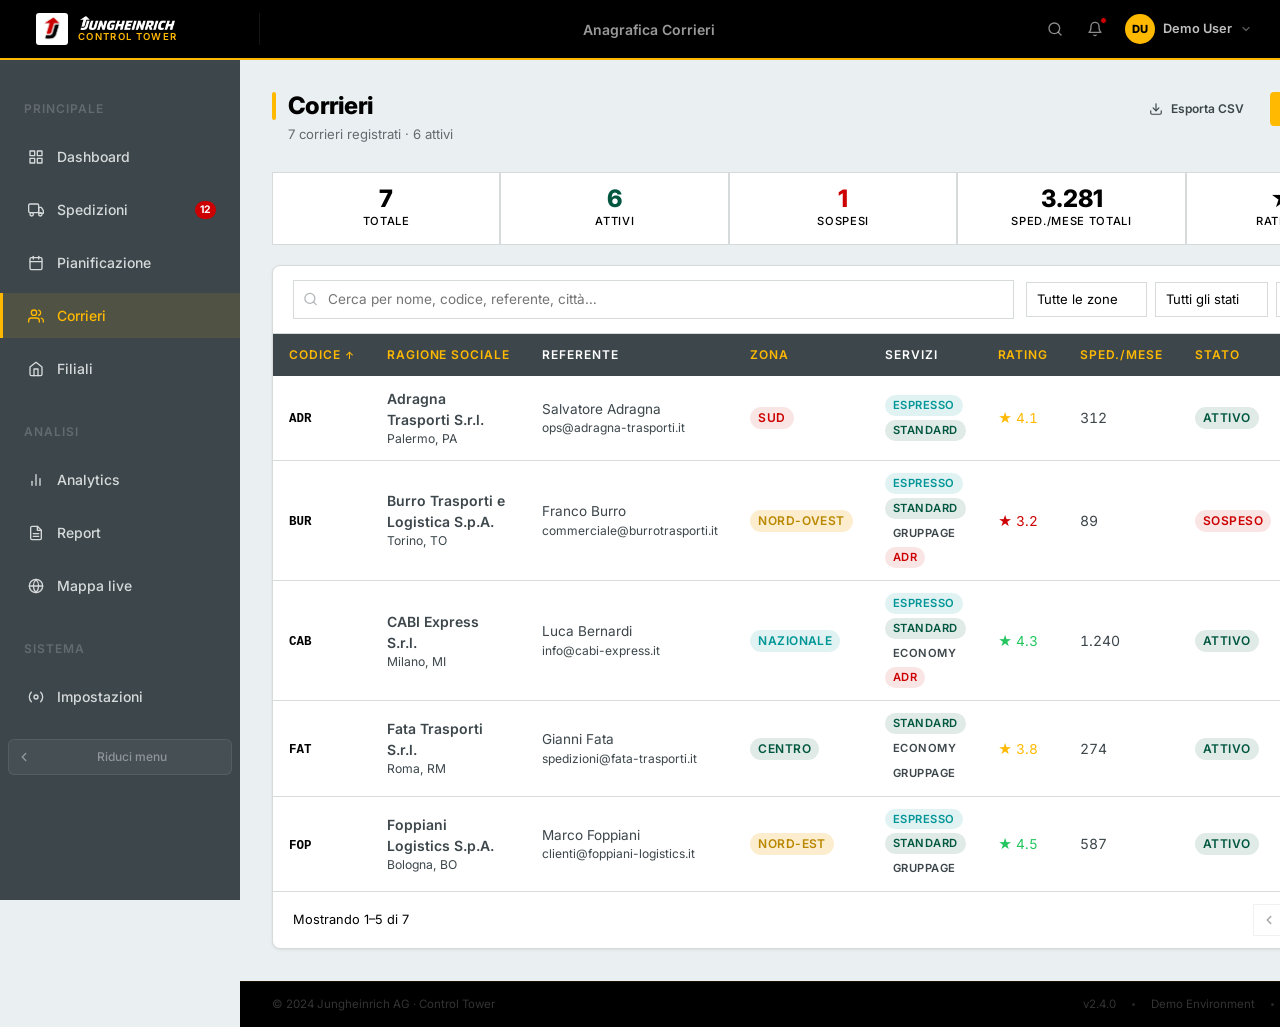
==== commit e4d23012: "feat: anagrafica filiali JH Italia - filiali.html: tabella CRU con 11 strutture reali da jungheinric" ====
--- a/corrieri.html
+++ b/corrieri.html
@@ -105,6 +105,13 @@
         <span class="sidebar__item-label">Corrieri</span>
       </a>
 
+      <a href="filiali.html" class="sidebar__item">
+        <span class="sidebar__item-icon" aria-hidden="true">
+          <svg width="16" height="16" viewBox="0 0 24 24" fill="none" stroke="currentColor" stroke-width="2" stroke-linecap="round" stroke-linejoin="round"><path d="M3 9l9-7 9 7v11a2 2 0 0 1-2 2H5a2 2 0 0 1-2-2z"/><polyline points="9 22 9 12 15 12 15 22"/></svg>
+        </span>
+        <span class="sidebar__item-label">Filiali</span>
+      </a>
+
       <span class="sidebar__section-title" style="margin-top:8px;">Analisi</span>
 
       <a href="#" class="sidebar__item">
